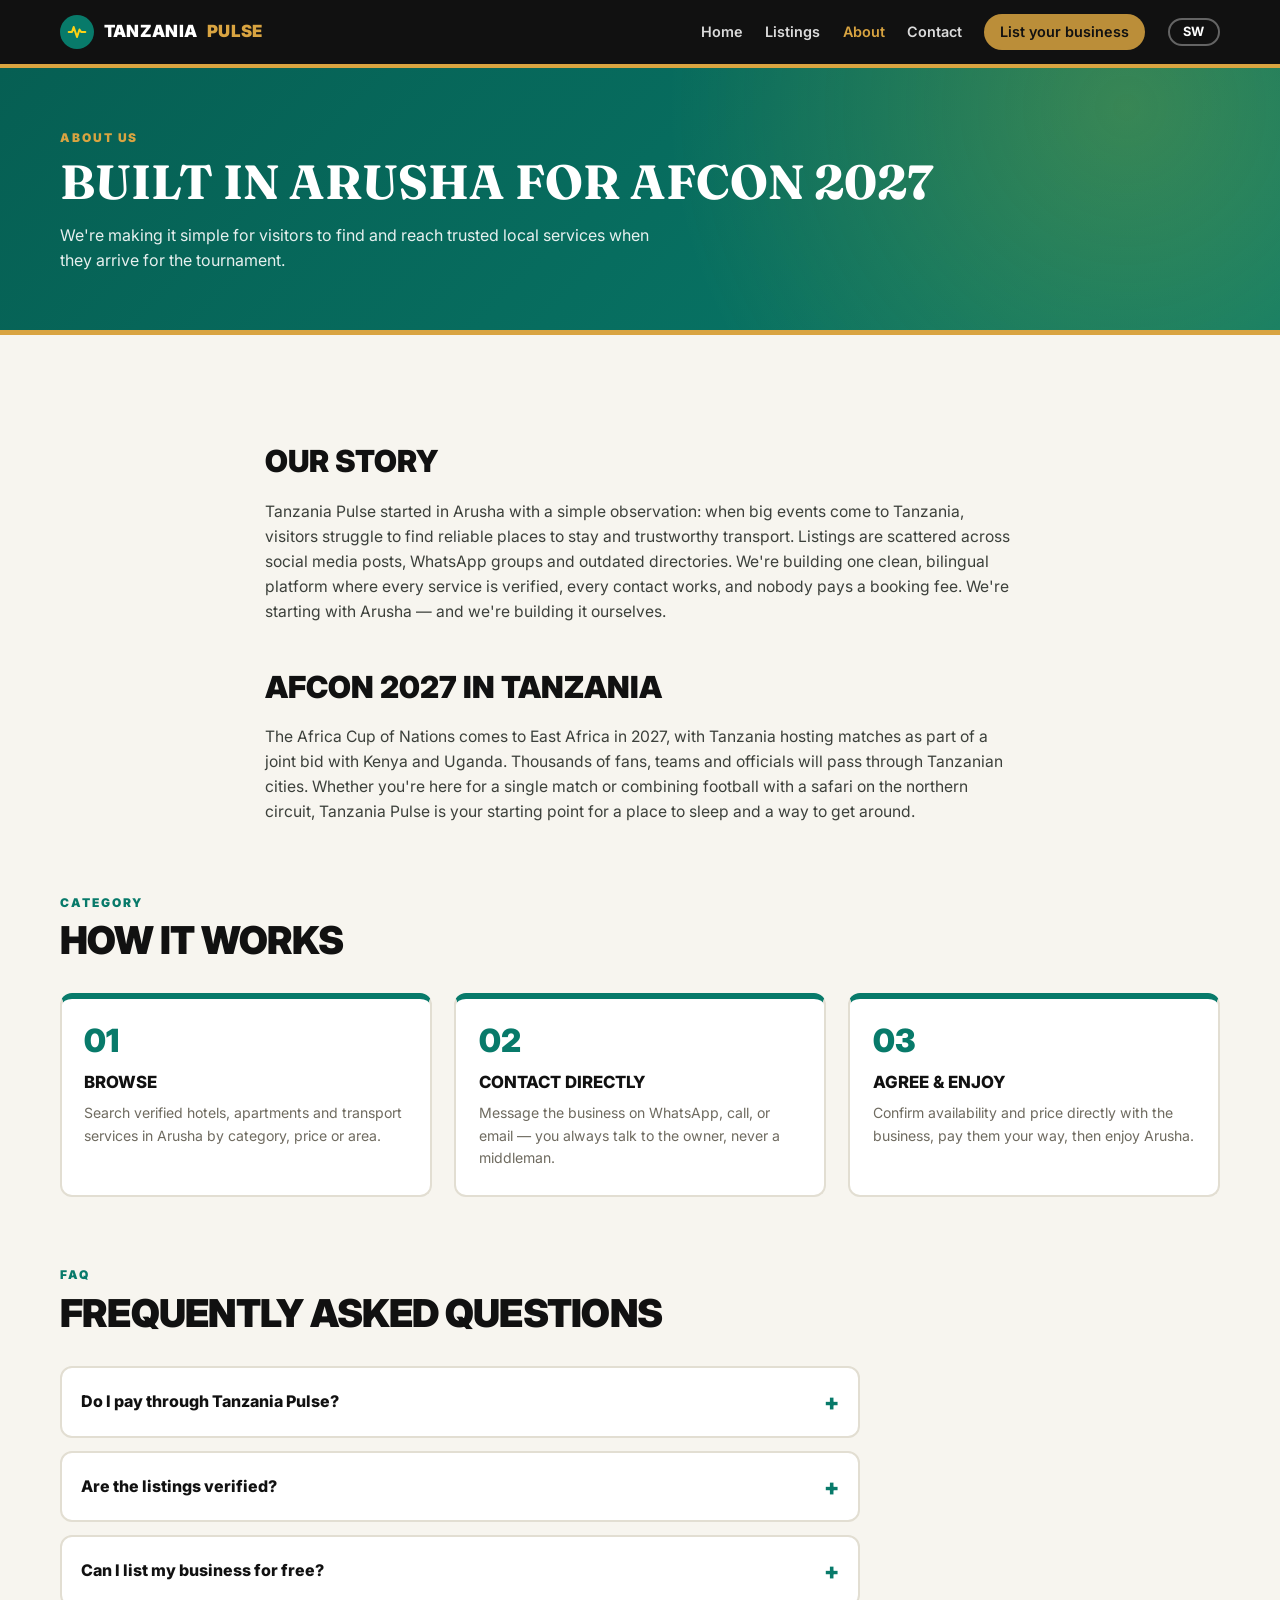
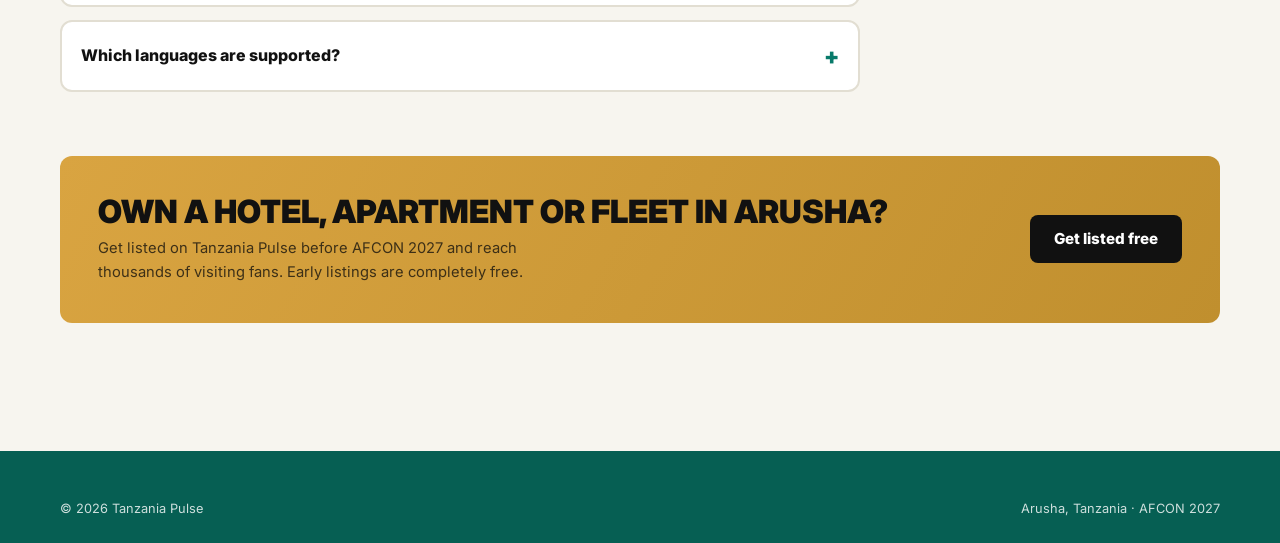
==== about.html @ 04e28b32 "Initial commit: Tanzania Pulse — AFCON 2027 visitor directory" ====
<!DOCTYPE html>
<html lang="en">
<head>
  <meta charset="UTF-8" />
  <meta name="viewport" content="width=device-width, initial-scale=1.0" />
  <title>About — Tanzania Pulse</title>
  <meta name="description" content="Tanzania Pulse is an Arusha-built platform connecting AFCON 2027 visitors with verified hotels, apartments and transport. Learn how it works." />
  <link rel="preconnect" href="https://fonts.googleapis.com" />
  <link rel="preconnect" href="https://fonts.gstatic.com" crossorigin />
  <link href="https://fonts.googleapis.com/css2?family=Fraunces:opsz,wght@9..144,600;9..144,700&family=Inter:wght@400;500;600;700;800;900&display=swap" rel="stylesheet" />
  <link rel="stylesheet" href="css/styles.css" />
</head>
<body>
  <header class="site-header">
    <div class="container header-inner">
      <a href="index.html" class="logo">
        <span class="logo-mark">
          <svg viewBox="0 0 24 24" aria-hidden="true"><path d="M2 12h4l2-6 4 12 3-9 2 3h5" fill="none" stroke="#FCD116" stroke-width="2.4" stroke-linecap="round" stroke-linejoin="round"/></svg>
        </span>
        Tanzania<span class="accent">Pulse</span>
      </a>
      <button class="nav-toggle" id="navToggle" aria-label="Menu" aria-expanded="false"><span></span><span></span><span></span></button>
      <nav class="main-nav" id="mainNav">
        <a href="index.html" data-i18n="nav_home">Home</a>
        <a href="listings.html" data-i18n="nav_listings">Listings</a>
        <a href="about.html" class="active" data-i18n="nav_about">About</a>
        <a href="contact.html" data-i18n="nav_contact">Contact</a>
        <a href="submit.html" class="nav-cta" data-i18n="nav_submit">List your business</a>
        <button class="lang-toggle" id="langToggle" type="button">SW</button>
      </nav>
    </div>
  </header>

  <main>
    <section class="page-hero green">
      <div class="container">
        <span class="eyebrow" data-i18n="about_eyebrow">About us</span>
        <h1 data-i18n="about_title">Built in Arusha for AFCON 2027</h1>
        <p data-i18n="about_lead">We're making it simple for visitors to find and reach trusted local services when they arrive for the tournament.</p>
      </div>
    </section>

    <section>
      <div class="container prose">
        <h2 data-i18n="about_story_h">Our story</h2>
        <p data-i18n="about_story_p">Tanzania Pulse started in Arusha with a simple observation…</p>

        <h2 data-i18n="about_afcon_h">AFCON 2027 in Tanzania</h2>
        <p data-i18n="about_afcon_p">The Africa Cup of Nations comes to East Africa…</p>
      </div>
    </section>

    <section style="padding-top:0">
      <div class="container">
        <div class="section-head">
          <div>
            <span class="eyebrow" data-i18n="catp_eyebrow">Category</span>
            <h2 data-i18n="how_title">How it works</h2>
          </div>
        </div>
        <div class="steps">
          <div class="step-card">
            <span class="num">01</span>
            <h3 data-i18n="how_1_t">Browse</h3>
            <p data-i18n="how_1_d">Search verified hotels, apartments and transport services in Arusha by category, price or area.</p>
          </div>
          <div class="step-card">
            <span class="num">02</span>
            <h3 data-i18n="how_2_t">Contact directly</h3>
            <p data-i18n="how_2_d">Message the business on WhatsApp, call, or email — you always talk to the owner, never a middleman.</p>
          </div>
          <div class="step-card">
            <span class="num">03</span>
            <h3 data-i18n="how_3_t">Agree & enjoy</h3>
            <p data-i18n="how_3_d">Confirm availability and price directly with the business, pay them your way, then enjoy Arusha.</p>
          </div>
        </div>
      </div>
    </section>

    <section style="padding-top:0">
      <div class="container">
        <div class="section-head">
          <div>
            <span class="eyebrow">FAQ</span>
            <h2 data-i18n="faq_title">Frequently asked questions</h2>
          </div>
        </div>
        <div class="faq">
          <details>
            <summary data-i18n="faq_1_q">Do I pay through Tanzania Pulse?</summary>
            <p data-i18n="faq_1_a">No. Tanzania Pulse is a directory…</p>
          </details>
          <details>
            <summary data-i18n="faq_2_q">Are the listings verified?</summary>
            <p data-i18n="faq_2_a">Yes. We check the location…</p>
          </details>
          <details>
            <summary data-i18n="faq_3_q">Can I list my business for free?</summary>
            <p data-i18n="faq_3_a">Yes. Listings are completely free…</p>
          </details>
          <details>
            <summary data-i18n="faq_4_q">Which languages are supported?</summary>
            <p data-i18n="faq_4_a">The whole platform works in English…</p>
          </details>
        </div>
      </div>
    </section>

    <section id="owners" style="padding-top:0">
      <div class="container">
        <div class="owner-cta">
          <div>
            <h2 data-i18n="owner_title">Own a hotel, apartment or fleet in Arusha?</h2>
            <p data-i18n="owner_desc">Get listed on Tanzania Pulse before AFCON 2027 and reach thousands of visiting fans. Early listings are completely free.</p>
          </div>
          <a class="btn btn-dark" href="submit.html" data-i18n="owner_btn">Get listed free</a>
        </div>
      </div>
    </section>
  </main>

  <footer class="site-footer">
    <div class="container">
      <div class="footer-bottom" style="margin-top:0;border-top:none;padding-top:0">
        <span>© 2026 Tanzania Pulse</span>
        <span>Arusha, Tanzania · AFCON 2027</span>
      </div>
    </div>
  </footer>

  <script src="js/listings.js"></script>
  <script src="js/i18n.js"></script>
  <script src="js/main.js"></script>
</body>
</html>
---- css/styles.css ----
:root {
  --green: #087a6a;
  --green-dark: #065f53;
  --yellow: #d9a441;
  --yellow-dark: #c08f2e;
  --black: #111111;
  --ink: #111111;
  --blue: #1b5e7a;
  --red: #c0392b;
  --success: #2e7d4f;
  --white: #ffffff;
  --grey: #efece3;
  --grey-line: #e2ded2;
  --muted: #6f6b60;
  --radius: 12px;
  --shadow: 0 10px 30px rgba(17, 17, 17, 0.12);
  --font: "Inter", "Segoe UI", system-ui, -apple-system, sans-serif;
  --font-serif: "Fraunces", Georgia, "Times New Roman", serif;
}

* {
  margin: 0;
  padding: 0;
  box-sizing: border-box;
}

html {
  scroll-behavior: smooth;
}

body {
  font-family: var(--font);
  background: #f7f5ef;
  color: var(--ink);
  line-height: 1.6;
  -webkit-font-smoothing: antialiased;
}

img {
  max-width: 100%;
  display: block;
}

a {
  color: inherit;
  text-decoration: none;
}

button,
input,
select {
  font-family: inherit;
}

.container {
  width: min(1160px, 92%);
  margin: 0 auto;
}

/* ---------- Header ---------- */
.site-header {
  position: sticky;
  top: 0;
  z-index: 50;
  background: var(--black);
  color: var(--white);
  border-bottom: 4px solid var(--yellow);
}

.header-inner {
  display: flex;
  align-items: center;
  justify-content: space-between;
  gap: 1rem;
  padding: 0.85rem 0;
}

.logo {
  display: flex;
  align-items: center;
  gap: 0.6rem;
  font-weight: 900;
  letter-spacing: 0.02em;
  text-transform: uppercase;
  font-size: 1.05rem;
}

.logo-mark {
  width: 34px;
  height: 34px;
  border-radius: 50%;
  background: var(--green);
  display: grid;
  place-items: center;
  flex-shrink: 0;
}

.logo-mark svg {
  width: 20px;
  height: 20px;
}

.logo .accent {
  color: var(--yellow);
}

.main-nav {
  display: flex;
  align-items: center;
  gap: 1.4rem;
}

.main-nav a {
  font-size: 0.9rem;
  font-weight: 600;
  opacity: 0.85;
  transition: opacity 0.2s, color 0.2s;
}

.main-nav a:hover {
  opacity: 1;
  color: var(--yellow);
}

.lang-toggle {
  background: transparent;
  border: 2px solid rgba(255, 255, 255, 0.35);
  color: var(--white);
  border-radius: 999px;
  padding: 0.3rem 0.85rem;
  font-weight: 700;
  font-size: 0.8rem;
  cursor: pointer;
  transition: all 0.2s;
}

.lang-toggle:hover {
  border-color: var(--yellow);
  color: var(--yellow);
}

/* ---------- Hero ---------- */
.hero {
  background:
    radial-gradient(circle at 85% 20%, rgba(252, 209, 22, 0.22), transparent 45%),
    linear-gradient(135deg, var(--green-dark) 0%, var(--green) 55%, var(--blue) 130%);
  color: var(--white);
  position: relative;
  overflow: hidden;
  padding: 5rem 0 8.5rem;
}

.hero::after {
  content: "";
  position: absolute;
  inset: auto 0 -1px 0;
  height: 70px;
  background: var(--white);
  clip-path: polygon(0 55%, 100% 0, 100% 100%, 0 100%);
}

.hero-badge {
  display: inline-flex;
  align-items: center;
  gap: 0.5rem;
  background: rgba(11, 11, 11, 0.35);
  border: 1px solid rgba(252, 209, 22, 0.6);
  color: var(--yellow);
  font-size: 0.75rem;
  font-weight: 800;
  letter-spacing: 0.14em;
  text-transform: uppercase;
  padding: 0.4rem 0.9rem;
  border-radius: 999px;
  margin-bottom: 1.4rem;
}

.hero h1 {
  font-family: var(--font-serif);
  font-size: clamp(2.4rem, 6vw, 4.2rem);
  line-height: 1.05;
  font-weight: 700;
  text-transform: uppercase;
  letter-spacing: -0.02em;
  max-width: 15ch;
}

.hero h1 .pop {
  color: var(--yellow);
}

.hero p.lead {
  margin-top: 1.1rem;
  font-size: clamp(1rem, 2vw, 1.15rem);
  max-width: 52ch;
  opacity: 0.94;
}

.pulse-line {
  margin-top: 2rem;
  width: min(420px, 70%);
  height: 46px;
  overflow: visible;
}

.pulse-line path {
  fill: none;
  stroke: var(--yellow);
  stroke-width: 3;
  stroke-linecap: round;
  stroke-dasharray: 900;
  stroke-dashoffset: 900;
  animation: draw 2.4s ease forwards;
}

@keyframes draw {
  to {
    stroke-dashoffset: 0;
  }
}

.hero-stats {
  display: flex;
  gap: 2.5rem;
  margin-top: 2.4rem;
  flex-wrap: wrap;
}

.stat strong {
  display: block;
  font-size: 1.9rem;
  font-weight: 900;
  color: var(--yellow);
  line-height: 1;
}

.stat span {
  font-size: 0.82rem;
  text-transform: uppercase;
  letter-spacing: 0.08em;
  opacity: 0.9;
}

/* ---------- Search bar ---------- */
.search-wrap {
  margin-top: -3.4rem;
  position: relative;
  z-index: 10;
}

.search-bar {
  background: var(--white);
  border-radius: var(--radius);
  box-shadow: var(--shadow);
  padding: 0.9rem;
  display: grid;
  grid-template-columns: 1fr auto auto;
  gap: 0.7rem;
  border-top: 5px solid var(--yellow);
}

.search-bar input,
.search-bar select {
  border: 2px solid var(--grey-line);
  border-radius: 10px;
  padding: 0.75rem 1rem;
  font-size: 0.95rem;
  outline: none;
  background: var(--white);
  transition: border-color 0.2s;
}

.search-bar input:focus,
.search-bar select:focus {
  border-color: var(--green);
}

.btn {
  display: inline-flex;
  align-items: center;
  justify-content: center;
  gap: 0.5rem;
  border: none;
  cursor: pointer;
  font-weight: 800;
  border-radius: 8px;
  padding: 0.75rem 1.5rem;
  font-size: 0.95rem;
  transition: transform 0.15s, background 0.2s, box-shadow 0.2s;
}

.btn:active {
  transform: scale(0.98);
}

.btn-yellow {
  background: var(--yellow);
  color: var(--black);
}

.btn-yellow:hover {
  background: var(--yellow-dark);
}

.btn-green {
  background: var(--green);
  color: var(--white);
}

.btn-green:hover {
  background: var(--green-dark);
}

.btn-dark {
  background: var(--black);
  color: var(--white);
}

.btn-dark:hover {
  background: #262626;
}

.btn-outline {
  background: transparent;
  border: 2px solid var(--black);
  color: var(--black);
}

.btn-outline:hover {
  background: var(--black);
  color: var(--white);
}

/* ---------- Sections ---------- */
section {
  padding: 4rem 0;
}

.section-head {
  display: flex;
  align-items: flex-end;
  justify-content: space-between;
  gap: 1rem;
  margin-bottom: 2rem;
  flex-wrap: wrap;
}

.eyebrow {
  font-size: 0.75rem;
  font-weight: 900;
  letter-spacing: 0.16em;
  text-transform: uppercase;
  color: var(--green);
}

.section-head h2 {
  font-size: clamp(1.7rem, 4vw, 2.4rem);
  font-weight: 900;
  text-transform: uppercase;
  letter-spacing: -0.02em;
  line-height: 1.1;
  margin-top: 0.3rem;
}

/* ---------- Category cards ---------- */
.categories {
  display: grid;
  grid-template-columns: repeat(auto-fit, minmax(240px, 1fr));
  gap: 1.2rem;
}

.cat-card {
  border: 2px solid var(--grey-line);
  border-radius: var(--radius);
  padding: 1.6rem 1.4rem;
  cursor: pointer;
  background: var(--white);
  transition: all 0.2s;
  text-align: left;
  position: relative;
  overflow: hidden;
}

.cat-card::before {
  content: "";
  position: absolute;
  left: 0;
  top: 0;
  bottom: 0;
  width: 6px;
  background: var(--cat-color, var(--green));
}

.cat-card:hover,
.cat-card.active {
  border-color: var(--cat-color, var(--green));
  box-shadow: var(--shadow);
  transform: translateY(-3px);
}

.cat-card .icon {
  width: 46px;
  height: 46px;
  border-radius: 12px;
  display: grid;
  place-items: center;
  background: color-mix(in srgb, var(--cat-color, var(--green)) 14%, white);
  font-size: 1.3rem;
  margin-bottom: 0.9rem;
}

.cat-card h3 {
  font-size: 1.1rem;
  font-weight: 800;
  text-transform: uppercase;
}

.cat-card p {
  font-size: 0.87rem;
  color: var(--muted);
  margin-top: 0.3rem;
}

/* ---------- Filters ---------- */
.filter-chips {
  display: flex;
  gap: 0.6rem;
  flex-wrap: wrap;
}

.chip {
  border: 2px solid var(--grey-line);
  background: var(--white);
  border-radius: 999px;
  padding: 0.45rem 1.1rem;
  font-size: 0.85rem;
  font-weight: 700;
  cursor: pointer;
  transition: all 0.2s;
}

.chip:hover {
  border-color: var(--green);
}

.chip.active {
  background: var(--black);
  border-color: var(--black);
  color: var(--yellow);
}

/* ---------- Listing grid ---------- */
.listings-grid {
  display: grid;
  grid-template-columns: repeat(auto-fill, minmax(280px, 1fr));
  gap: 1.4rem;
  margin-top: 1.8rem;
}

.card {
  background: var(--white);
  border: 2px solid var(--grey-line);
  border-radius: var(--radius);
  overflow: hidden;
  display: flex;
  flex-direction: column;
  transition: all 0.2s;
}

.card:hover {
  transform: translateY(-4px);
  box-shadow: var(--shadow);
  border-color: var(--green);
}

.card-media {
  height: 150px;
  position: relative;
  display: grid;
  place-items: center;
  background: linear-gradient(135deg, var(--card-color), color-mix(in srgb, var(--card-color) 55%, black));
  color: var(--white);
  font-size: 2.6rem;
  font-weight: 900;
  letter-spacing: -0.03em;
}

.card-media .cat-tag {
  position: absolute;
  top: 0.8rem;
  left: 0.8rem;
  background: var(--black);
  color: var(--yellow);
  font-size: 0.68rem;
  font-weight: 800;
  text-transform: uppercase;
  letter-spacing: 0.1em;
  padding: 0.25rem 0.7rem;
  border-radius: 999px;
}

.card-media .rating {
  position: absolute;
  top: 0.8rem;
  right: 0.8rem;
  background: var(--white);
  color: var(--black);
  font-size: 0.75rem;
  font-weight: 800;
  padding: 0.25rem 0.6rem;
  border-radius: 999px;
}

.card-body {
  padding: 1.1rem 1.2rem 1.3rem;
  display: flex;
  flex-direction: column;
  flex: 1;
}

.card-body h3 {
  font-size: 1.05rem;
  font-weight: 800;
  line-height: 1.25;
}

.card-loc {
  font-size: 0.8rem;
  color: var(--muted);
  margin-top: 0.2rem;
}

.card-sum {
  font-size: 0.87rem;
  color: var(--muted);
  margin-top: 0.6rem;
  flex: 1;
}

.card-foot {
  display: flex;
  align-items: center;
  justify-content: space-between;
  margin-top: 1rem;
  gap: 0.6rem;
}

.price {
  font-weight: 900;
  font-size: 1.15rem;
}

.price small {
  font-weight: 600;
  font-size: 0.72rem;
  color: var(--muted);
}

.empty-state {
  grid-column: 1 / -1;
  text-align: center;
  padding: 3rem 1rem;
  border: 2px dashed var(--grey-line);
  border-radius: var(--radius);
  color: var(--muted);
}

/* ---------- Why us ---------- */
.why {
  background: var(--black);
  color: var(--white);
}

.why .eyebrow {
  color: var(--yellow);
}

.why-grid {
  display: grid;
  grid-template-columns: repeat(auto-fit, minmax(240px, 1fr));
  gap: 1.4rem;
  margin-top: 2rem;
}

.why-card {
  background: rgba(255, 255, 255, 0.05);
  border: 1px solid rgba(255, 255, 255, 0.12);
  border-radius: var(--radius);
  padding: 1.6rem 1.4rem;
}

.why-card .num {
  font-size: 2rem;
  font-weight: 900;
  color: var(--yellow);
  line-height: 1;
}

.why-card h3 {
  margin-top: 0.7rem;
  font-size: 1.05rem;
  text-transform: uppercase;
  font-weight: 800;
}

.why-card p {
  margin-top: 0.5rem;
  font-size: 0.88rem;
  opacity: 0.8;
}

/* ---------- Owner CTA ---------- */
.owner-cta {
  background: linear-gradient(120deg, var(--yellow) 0%, var(--yellow-dark) 100%);
  border-radius: var(--radius);
  padding: 2.4rem;
  display: flex;
  align-items: center;
  justify-content: space-between;
  gap: 1.5rem;
  flex-wrap: wrap;
}

.owner-cta h2 {
  font-size: clamp(1.4rem, 3vw, 2rem);
  font-weight: 900;
  text-transform: uppercase;
  color: var(--black);
  line-height: 1.15;
}

.owner-cta p {
  color: rgba(11, 11, 11, 0.75);
  font-size: 0.92rem;
  margin-top: 0.4rem;
  max-width: 55ch;
}

/* ---------- Footer ---------- */
.site-footer {
  background: var(--green-dark);
  color: var(--white);
  padding: 3rem 0 1.5rem;
  margin-top: 4rem;
}

.footer-grid {
  display: grid;
  grid-template-columns: repeat(auto-fit, minmax(220px, 1fr));
  gap: 2rem;
}

.footer-grid h4 {
  font-size: 0.8rem;
  text-transform: uppercase;
  letter-spacing: 0.12em;
  color: var(--yellow);
  margin-bottom: 0.8rem;
}

.footer-grid p,
.footer-grid a {
  font-size: 0.88rem;
  opacity: 0.85;
  display: block;
  margin-bottom: 0.4rem;
}

.footer-grid a:hover {
  opacity: 1;
  color: var(--yellow);
}

.footer-bottom {
  margin-top: 2.5rem;
  padding-top: 1.2rem;
  border-top: 1px solid rgba(255, 255, 255, 0.2);
  display: flex;
  justify-content: space-between;
  gap: 1rem;
  flex-wrap: wrap;
  font-size: 0.8rem;
  opacity: 0.8;
}

/* ---------- Detail page ---------- */
.detail-hero {
  background: var(--black);
  color: var(--white);
  padding: 3rem 0;
}

.back-link {
  display: inline-flex;
  align-items: center;
  gap: 0.4rem;
  font-size: 0.85rem;
  font-weight: 700;
  color: var(--yellow);
  margin-bottom: 1.4rem;
}

.breadcrumb {
  font-size: 0.78rem;
  text-transform: uppercase;
  letter-spacing: 0.1em;
  color: rgba(255, 255, 255, 0.6);
}

.detail-hero h1 {
  font-size: clamp(1.9rem, 5vw, 3rem);
  font-weight: 900;
  text-transform: uppercase;
  line-height: 1.1;
  margin-top: 0.5rem;
}

.detail-meta {
  display: flex;
  gap: 1.2rem;
  flex-wrap: wrap;
  margin-top: 0.9rem;
  font-size: 0.88rem;
  color: rgba(255, 255, 255, 0.8);
}

.detail-banner {
  height: 220px;
  border-radius: var(--radius);
  margin-top: -3.5rem;
  position: relative;
  display: grid;
  place-items: center;
  color: var(--white);
  font-size: 4.5rem;
  font-weight: 900;
  background: linear-gradient(135deg, var(--card-color), color-mix(in srgb, var(--card-color) 55%, black));
  box-shadow: var(--shadow);
}

.detail-layout {
  display: grid;
  grid-template-columns: 1fr 340px;
  gap: 2rem;
  margin-top: 2.4rem;
  align-items: start;
}

.detail-main h2 {
  font-size: 1.25rem;
  text-transform: uppercase;
  font-weight: 900;
  margin-bottom: 0.7rem;
}

.detail-main p {
  color: #3c403b;
  font-size: 0.97rem;
}

.amenity-list {
  display: flex;
  flex-wrap: wrap;
  gap: 0.6rem;
  margin-top: 1rem;
  list-style: none;
}

.amenity-list li {
  border: 2px solid var(--grey-line);
  border-radius: 999px;
  padding: 0.35rem 0.95rem;
  font-size: 0.82rem;
  font-weight: 700;
  background: var(--grey);
}

.book-box {
  background: var(--white);
  border: 2px solid var(--black);
  border-radius: var(--radius);
  padding: 1.5rem;
  position: sticky;
  top: 90px;
}

.book-box .price {
  font-size: 1.7rem;
}

.book-box .btn {
  width: 100%;
  margin-top: 0.7rem;
}

.book-note {
  font-size: 0.78rem;
  color: var(--muted);
  margin-top: 0.9rem;
  text-align: center;
}

.owner-line {
  margin-top: 1.2rem;
  padding-top: 1rem;
  border-top: 1px solid var(--grey-line);
  font-size: 0.83rem;
  color: var(--muted);
}

.not-found {
  text-align: center;
  padding: 6rem 1rem;
}

/* ---------- Inner page hero ---------- */
.page-hero {
  background:
    radial-gradient(circle at 88% 15%, rgba(252, 209, 22, 0.18), transparent 40%),
    var(--black);
  color: var(--white);
  padding: 3.5rem 0;
  border-bottom: 5px solid var(--yellow);
}

.page-hero.green {
  background:
    radial-gradient(circle at 88% 15%, rgba(252, 209, 22, 0.2), transparent 40%),
    linear-gradient(135deg, var(--green-dark), var(--green));
}

.page-hero .eyebrow {
  color: var(--yellow);
}

.page-hero h1 {
  font-family: var(--font-serif);
  font-size: clamp(1.9rem, 5vw, 3rem);
  font-weight: 700;
  text-transform: uppercase;
  line-height: 1.1;
  margin-top: 0.4rem;
}

.page-hero p {
  margin-top: 0.9rem;
  max-width: 62ch;
  opacity: 0.9;
  font-size: 1rem;
}

.result-count {
  font-size: 0.85rem;
  font-weight: 700;
  color: var(--muted);
}

/* ---------- Nav ---------- */
.main-nav a.active {
  color: var(--yellow);
  opacity: 1;
}

.nav-cta {
  background: var(--yellow);
  color: var(--black) !important;
  padding: 0.42rem 1rem;
  border-radius: 999px;
  font-weight: 800;
}

.nav-cta:hover {
  background: var(--yellow-dark);
}

.nav-toggle {
  display: none;
  flex-direction: column;
  gap: 5px;
  background: none;
  border: none;
  cursor: pointer;
  padding: 0.4rem;
}

.nav-toggle span {
  width: 24px;
  height: 3px;
  background: var(--yellow);
  border-radius: 2px;
  transition: transform 0.2s, opacity 0.2s;
}

/* ---------- Steps ---------- */
.steps {
  display: grid;
  grid-template-columns: repeat(auto-fit, minmax(240px, 1fr));
  gap: 1.4rem;
  margin-top: 2rem;
}

.step-card {
  border: 2px solid var(--grey-line);
  border-top: 6px solid var(--green);
  border-radius: var(--radius);
  padding: 1.6rem 1.4rem;
  background: var(--white);
}

.step-card .num {
  font-size: 2rem;
  font-weight: 900;
  color: var(--green);
  line-height: 1;
}

.step-card h3 {
  margin-top: 0.6rem;
  text-transform: uppercase;
  font-weight: 800;
  font-size: 1.05rem;
}

.step-card p {
  margin-top: 0.4rem;
  font-size: 0.88rem;
  color: var(--muted);
}

/* ---------- Prose ---------- */
.prose {
  max-width: 75ch;
}

.prose h2 {
  font-size: clamp(1.4rem, 3vw, 1.9rem);
  font-weight: 900;
  text-transform: uppercase;
  margin-top: 2.4rem;
}

.prose p {
  margin-top: 0.8rem;
  color: #3c403b;
  font-size: 0.98rem;
}

/* ---------- FAQ ---------- */
.faq {
  margin-top: 1.5rem;
  display: grid;
  gap: 0.8rem;
  max-width: 800px;
}

.faq details {
  border: 2px solid var(--grey-line);
  border-radius: 12px;
  padding: 1rem 1.2rem;
  background: var(--white);
  transition: border-color 0.2s;
}

.faq details[open] {
  border-color: var(--green);
}

.faq summary {
  font-weight: 800;
  cursor: pointer;
  list-style: none;
  display: flex;
  justify-content: space-between;
  align-items: center;
  gap: 1rem;
}

.faq summary::-webkit-details-marker {
  display: none;
}

.faq summary::after {
  content: "+";
  font-size: 1.4rem;
  color: var(--green);
  font-weight: 900;
}

.faq details[open] summary::after {
  content: "–";
}

.faq p {
  margin-top: 0.7rem;
  font-size: 0.9rem;
  color: var(--muted);
}

/* ---------- Forms ---------- */
.form-card {
  background: var(--white);
  border: 2px solid var(--grey-line);
  border-top: 6px solid var(--yellow);
  border-radius: var(--radius);
  padding: 2rem;
  box-shadow: var(--shadow);
}

.form-row {
  margin-bottom: 1.1rem;
}

.form-grid {
  display: grid;
  grid-template-columns: 1fr 1fr;
  gap: 1.1rem;
}

.form-card label {
  display: block;
  font-size: 0.82rem;
  font-weight: 800;
  text-transform: uppercase;
  letter-spacing: 0.05em;
  margin-bottom: 0.4rem;
}

.form-card input,
.form-card select,
.form-card textarea {
  width: 100%;
  border: 2px solid var(--grey-line);
  border-radius: 10px;
  padding: 0.7rem 0.95rem;
  font-size: 0.95rem;
  outline: none;
  background: var(--white);
  transition: border-color 0.2s;
}

.form-card input:focus,
.form-card select:focus,
.form-card textarea:focus {
  border-color: var(--green);
}

.form-card textarea {
  min-height: 130px;
  resize: vertical;
}

.check-grid {
  display: grid;
  grid-template-columns: repeat(auto-fill, minmax(160px, 1fr));
  gap: 0.55rem;
}

.check-grid label {
  display: flex;
  align-items: center;
  gap: 0.5rem;
  text-transform: none;
  letter-spacing: 0;
  font-weight: 600;
  font-size: 0.88rem;
  margin: 0;
  border: 2px solid var(--grey-line);
  border-radius: 10px;
  padding: 0.55rem 0.8rem;
  cursor: pointer;
  transition: border-color 0.2s, background 0.2s;
}

.check-grid label:has(input:checked) {
  border-color: var(--green);
  background: color-mix(in srgb, var(--green) 8%, white);
}

.check-grid input {
  width: auto;
  accent-color: var(--green);
}

.form-msg {
  margin-top: 1rem;
  font-size: 0.88rem;
  font-weight: 700;
  display: none;
}

.form-msg.ok,
.form-msg.err {
  display: block;
}

.form-msg.ok {
  color: var(--green-dark);
  background: color-mix(in srgb, var(--green) 10%, white);
  border: 1px solid var(--green);
  border-radius: 10px;
  padding: 0.8rem 1rem;
}

.form-msg.err {
  color: var(--red);
}

/* ---------- Contact cards ---------- */
.contact-grid {
  display: grid;
  grid-template-columns: repeat(auto-fit, minmax(230px, 1fr));
  gap: 1.2rem;
  margin-top: 2rem;
}

.contact-card {
  border: 2px solid var(--grey-line);
  border-radius: var(--radius);
  padding: 1.5rem 1.4rem;
  background: var(--white);
  transition: all 0.2s;
}

.contact-card:hover {
  border-color: var(--green);
  box-shadow: var(--shadow);
  transform: translateY(-3px);
}

.contact-card .icon {
  font-size: 1.6rem;
}

.contact-card h3 {
  margin-top: 0.6rem;
  font-size: 1rem;
  text-transform: uppercase;
  font-weight: 800;
}

.contact-card p {
  font-size: 0.85rem;
  color: var(--muted);
  margin-top: 0.3rem;
}

.contact-card a.value {
  display: inline-block;
  margin-top: 0.6rem;
  font-weight: 800;
  color: var(--green-dark);
  font-size: 0.9rem;
  word-break: break-all;
}

.two-col {
  display: grid;
  grid-template-columns: 1fr 1.2fr;
  gap: 2.5rem;
  align-items: start;
}

/* ---------- Responsive ---------- */
@media (max-width: 860px) {
  .detail-layout,
  .two-col {
    grid-template-columns: 1fr;
  }
  .book-box {
    position: static;
  }
}

@media (max-width: 720px) {
  .nav-toggle {
    display: flex;
  }
  .main-nav {
    display: none;
    position: absolute;
    top: 100%;
    left: 0;
    right: 0;
    background: var(--black);
    border-bottom: 4px solid var(--yellow);
    flex-direction: column;
    align-items: flex-start;
    padding: 1rem 4%;
    gap: 1rem;
  }
  .main-nav.open {
    display: flex;
  }
  .search-bar {
    grid-template-columns: 1fr;
  }
  .form-grid {
    grid-template-columns: 1fr;
  }
  .hero {
    padding: 3.5rem 0 7rem;
  }
  .owner-cta {
    padding: 1.8rem;
  }
}
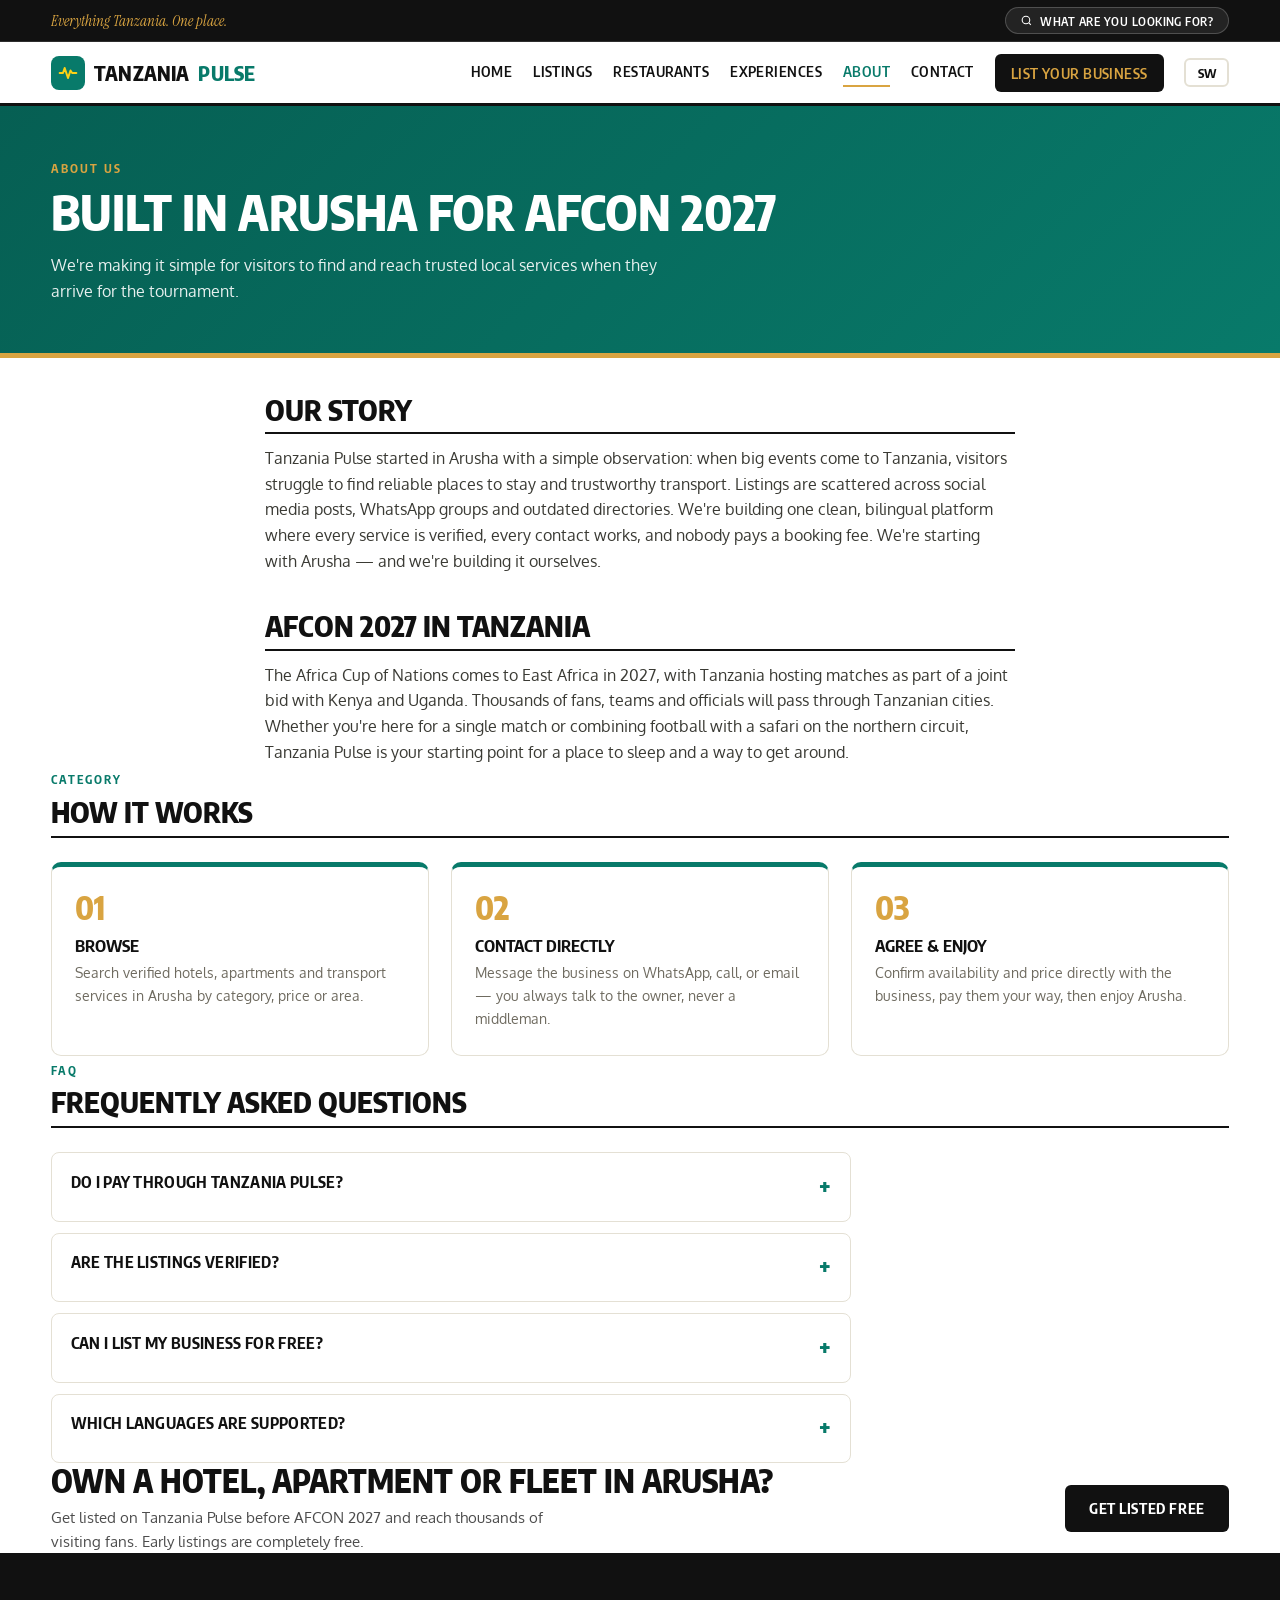
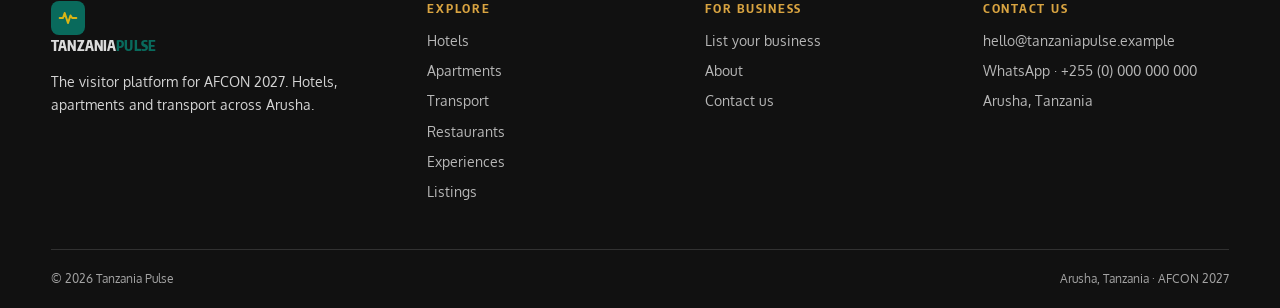
==== commit 5bfd0712: "Redesign: editorial homepage, cover-art system, shared topbar/header/footer" ====
--- a/about.html
+++ b/about.html
@@ -7,10 +7,20 @@
   <meta name="description" content="Tanzania Pulse is an Arusha-built platform connecting AFCON 2027 visitors with verified hotels, apartments and transport. Learn how it works." />
   <link rel="preconnect" href="https://fonts.googleapis.com" />
   <link rel="preconnect" href="https://fonts.gstatic.com" crossorigin />
-  <link href="https://fonts.googleapis.com/css2?family=Fraunces:opsz,wght@9..144,600;9..144,700&family=Inter:wght@400;500;600;700;800;900&display=swap" rel="stylesheet" />
+  <link href="https://fonts.googleapis.com/css2?family=Encode+Sans+Condensed:wght@400;500;600;700;800&family=Instrument+Serif:ital@0;1&family=Oxygen:wght@400;700&display=swap" rel="stylesheet" />
   <link rel="stylesheet" href="css/styles.css" />
 </head>
 <body>
+  <div class="topbar">
+    <div class="container topbar__inner">
+      <span class="topbar__tag" data-i18n="top_tagline">Everything Tanzania. One place.</span>
+      <button class="topbar__find" id="topFind" type="button">
+        <svg viewBox="0 0 24 24" aria-hidden="true"><circle cx="11" cy="11" r="7"/><path d="m20 20-3.5-3.5"/></svg>
+        <span data-i18n="top_find">What are you looking for?</span>
+      </button>
+    </div>
+  </div>
+
   <header class="site-header">
     <div class="container header-inner">
       <a href="index.html" class="logo">
@@ -23,6 +33,8 @@
       <nav class="main-nav" id="mainNav">
         <a href="index.html" data-i18n="nav_home">Home</a>
         <a href="listings.html" data-i18n="nav_listings">Listings</a>
+        <a href="eat.html" data-i18n="cat_restaurant">Restaurants</a>
+        <a href="experiences.html" data-i18n="cat_experience">Experiences</a>
         <a href="about.html" class="active" data-i18n="nav_about">About</a>
         <a href="contact.html" data-i18n="nav_contact">Contact</a>
         <a href="submit.html" class="nav-cta" data-i18n="nav_submit">List your business</a>
@@ -122,7 +134,39 @@
 
   <footer class="site-footer">
     <div class="container">
-      <div class="footer-bottom" style="margin-top:0;border-top:none;padding-top:0">
+      <div class="footer-grid">
+        <div>
+          <a href="index.html" class="logo">
+            <span class="logo-mark">
+              <svg viewBox="0 0 24 24" aria-hidden="true"><path d="M2 12h4l2-6 4 12 3-9 2 3h5" fill="none" stroke="#FCD116" stroke-width="2.4" stroke-linecap="round" stroke-linejoin="round"/></svg>
+            </span>
+            Tanzania<span class="accent">Pulse</span>
+          </a>
+          <p data-i18n="footer_tag">The visitor platform for AFCON 2027. Hotels, apartments and transport across Arusha.</p>
+        </div>
+        <div>
+          <h4 data-i18n="footer_explore">Explore</h4>
+          <a href="hotels.html" data-i18n="cat_hotel">Hotels</a>
+          <a href="apartments.html" data-i18n="cat_apartment">Apartments</a>
+          <a href="transport.html" data-i18n="cat_transport">Transport</a>
+          <a href="eat.html" data-i18n="cat_restaurant">Restaurants</a>
+          <a href="experiences.html" data-i18n="cat_experience">Experiences</a>
+          <a href="listings.html" data-i18n="nav_listings">Listings</a>
+        </div>
+        <div>
+          <h4 data-i18n="footer_business">For business</h4>
+          <a href="submit.html" data-i18n="nav_submit">List your business</a>
+          <a href="about.html" data-i18n="nav_about">About</a>
+          <a href="contact.html" data-i18n="footer_contact">Contact us</a>
+        </div>
+        <div>
+          <h4 data-i18n="footer_contact">Contact us</h4>
+          <a href="mailto:hello@tanzaniapulse.example">hello@tanzaniapulse.example</a>
+          <a href="contact.html">WhatsApp · +255 (0) 000 000 000</a>
+          <a href="contact.html">Arusha, Tanzania</a>
+        </div>
+      </div>
+      <div class="footer-bottom">
         <span>© 2026 Tanzania Pulse</span>
         <span>Arusha, Tanzania · AFCON 2027</span>
       </div>
--- a/css/styles.css
+++ b/css/styles.css
@@ -1,877 +1,220 @@
+/* ============================================================
+   TANZANIA PULSE — editorial design system
+   Inspired by the Safari Snapshot layout language:
+   condensed display type, sand sections, art covers, dense rows
+   ============================================================ */
+
 :root {
+  --sand: #f7f5ef;
+  --white: #ffffff;
   --green: #087a6a;
   --green-dark: #065f53;
-  --yellow: #d9a441;
-  --yellow-dark: #c08f2e;
-  --black: #111111;
+  --gold: #d9a441;
+  --gold-dark: #c08f2e;
+  --charcoal: #111111;
   --ink: #111111;
   --blue: #1b5e7a;
   --red: #c0392b;
   --success: #2e7d4f;
-  --white: #ffffff;
-  --grey: #efece3;
-  --grey-line: #e2ded2;
   --muted: #6f6b60;
-  --radius: 12px;
-  --shadow: 0 10px 30px rgba(17, 17, 17, 0.12);
-  --font: "Inter", "Segoe UI", system-ui, -apple-system, sans-serif;
-  --font-serif: "Fraunces", Georgia, "Times New Roman", serif;
-}
-
-* {
-  margin: 0;
-  padding: 0;
-  box-sizing: border-box;
-}
-
-html {
-  scroll-behavior: smooth;
-}
+  --line: #e4e0d4;
+  --shadow: 0 8px 24px rgba(17, 17, 17, 0.1);
+  --radius: 10px;
+  --display: "Encode Sans Condensed", "Arial Narrow", sans-serif;
+  --body: "Oxygen", "Segoe UI", system-ui, sans-serif;
+  --serif: "Instrument Serif", Georgia, serif;
+}
+
+* { margin: 0; padding: 0; box-sizing: border-box; }
+
+html { scroll-behavior: smooth; }
 
 body {
-  font-family: var(--font);
-  background: #f7f5ef;
+  font-family: var(--body);
+  background: var(--white);
   color: var(--ink);
-  line-height: 1.6;
+  line-height: 1.65;
+  font-size: 16px;
   -webkit-font-smoothing: antialiased;
 }
 
-img {
-  max-width: 100%;
+img { max-width: 100%; display: block; }
+a { color: inherit; text-decoration: none; }
+button, input, select, textarea { font-family: inherit; }
+
+.container, .wrap { width: min(1180px, 92%); margin: 0 auto; }
+
+::selection { background: var(--gold); color: var(--charcoal); }
+
+h1, h2, h3, h4 { font-family: var(--display); font-weight: 700; line-height: 1.15; }
+
+.serif-it { font-family: var(--serif); font-style: italic; font-weight: 400; text-transform: none; }
+
+/* ---------- Cover art (SVG topo placeholders) ---------- */
+.cover-art {
+  position: relative;
   display: block;
-}
-
-a {
-  color: inherit;
-  text-decoration: none;
-}
-
-button,
-input,
-select {
-  font-family: inherit;
-}
-
-.container {
-  width: min(1160px, 92%);
-  margin: 0 auto;
-}
+  overflow: hidden;
+  background-color: var(--cat, var(--green));
+  background-image: url("data:image/svg+xml,%3Csvg xmlns='http://www.w3.org/2000/svg' width='420' height='240' viewBox='0 0 420 240'%3E%3Cg fill='none' stroke='rgba(255,255,255,0.16)' stroke-width='2.5'%3E%3Cpath d='M-20 40 C 90 8 170 92 250 44 S 390 16 450 52'/%3E%3Cpath d='M-20 72 C 90 40 170 124 250 76 S 390 48 450 84'/%3E%3Cpath d='M-20 104 C 90 72 170 156 250 108 S 390 80 450 116'/%3E%3Cpath d='M-20 136 C 90 104 170 188 250 140 S 390 112 450 148'/%3E%3Cpath d='M-20 168 C 90 136 170 220 250 172 S 390 144 450 180'/%3E%3Cpath d='M-20 200 C 90 168 170 252 250 204 S 390 176 450 212'/%3E%3Cpath d='M-20 232 C 90 200 170 284 250 236 S 390 208 450 244'/%3E%3C/g%3E%3C/svg%3E");
+  background-size: cover;
+  background-position: center;
+}
+
+.cover-art::after {
+  content: attr(data-mark);
+  position: absolute;
+  left: 4%;
+  bottom: -4%;
+  font-family: var(--display);
+  font-weight: 800;
+  font-size: clamp(3.4rem, 9vw, 6.5rem);
+  line-height: 1;
+  letter-spacing: -0.04em;
+  text-transform: uppercase;
+  color: rgba(255, 255, 255, 0.22);
+  pointer-events: none;
+}
+
+.cover--hotel { --cat: #087a6a; }
+.cover--apartment { --cat: #1b5e7a; }
+.cover--transport { --cat: #d9a441; }
+.cover--restaurant { --cat: #c0392b; }
+.cover--experience { --cat: #111111; }
+
+/* ---------- Topbar ---------- */
+.topbar {
+  background: var(--charcoal);
+  color: rgba(255, 255, 255, 0.85);
+  font-size: 0.78rem;
+  border-bottom: 1px solid rgba(255, 255, 255, 0.12);
+}
+
+.topbar__inner {
+  display: flex;
+  align-items: center;
+  justify-content: space-between;
+  gap: 1rem;
+  padding: 0.45rem 0;
+}
+
+.topbar__tag {
+  font-family: var(--serif);
+  font-style: italic;
+  font-size: 0.92rem;
+  color: var(--gold);
+  white-space: nowrap;
+  overflow: hidden;
+  text-overflow: ellipsis;
+}
+
+.topbar__find {
+  display: inline-flex;
+  align-items: center;
+  gap: 0.45rem;
+  background: rgba(255, 255, 255, 0.08);
+  border: 1px solid rgba(255, 255, 255, 0.2);
+  color: var(--white);
+  border-radius: 999px;
+  padding: 0.28rem 0.9rem;
+  font-size: 0.76rem;
+  font-family: var(--display);
+  font-weight: 600;
+  letter-spacing: 0.04em;
+  text-transform: uppercase;
+  cursor: pointer;
+  transition: all 0.2s;
+  white-space: nowrap;
+}
+
+.topbar__find:hover { background: var(--green); border-color: var(--green); }
+.topbar__find svg { width: 13px; height: 13px; stroke: currentColor; fill: none; stroke-width: 2; }
 
 /* ---------- Header ---------- */
 .site-header {
   position: sticky;
   top: 0;
-  z-index: 50;
-  background: var(--black);
-  color: var(--white);
-  border-bottom: 4px solid var(--yellow);
+  z-index: 60;
+  background: var(--white);
+  border-bottom: 3px solid var(--charcoal);
 }
 
 .header-inner {
   display: flex;
   align-items: center;
   justify-content: space-between;
-  gap: 1rem;
-  padding: 0.85rem 0;
+  gap: 1.2rem;
+  padding: 0.7rem 0;
 }
 
 .logo {
   display: flex;
   align-items: center;
-  gap: 0.6rem;
-  font-weight: 900;
-  letter-spacing: 0.02em;
-  text-transform: uppercase;
-  font-size: 1.05rem;
+  gap: 0.55rem;
+  font-family: var(--display);
+  font-weight: 800;
+  font-size: 1.25rem;
+  letter-spacing: 0.01em;
+  text-transform: uppercase;
+  color: var(--charcoal);
+  white-space: nowrap;
 }
 
 .logo-mark {
   width: 34px;
   height: 34px;
-  border-radius: 50%;
+  border-radius: 8px;
   background: var(--green);
   display: grid;
   place-items: center;
   flex-shrink: 0;
 }
 
-.logo-mark svg {
-  width: 20px;
-  height: 20px;
-}
-
-.logo .accent {
-  color: var(--yellow);
-}
-
-.main-nav {
-  display: flex;
-  align-items: center;
-  gap: 1.4rem;
-}
+.logo-mark svg { width: 20px; height: 20px; }
+.logo .accent { color: var(--green); }
+
+.main-nav { display: flex; align-items: center; gap: 1.3rem; }
 
 .main-nav a {
-  font-size: 0.9rem;
+  font-family: var(--display);
   font-weight: 600;
-  opacity: 0.85;
-  transition: opacity 0.2s, color 0.2s;
-}
-
-.main-nav a:hover {
-  opacity: 1;
-  color: var(--yellow);
-}
+  font-size: 0.92rem;
+  letter-spacing: 0.03em;
+  text-transform: uppercase;
+  color: var(--charcoal);
+  padding-bottom: 2px;
+  border-bottom: 2px solid transparent;
+  transition: color 0.15s, border-color 0.15s;
+}
+
+.main-nav a:hover { color: var(--green); }
+.main-nav a.active { color: var(--green); border-bottom-color: var(--gold); }
+
+.main-nav a.nav-cta {
+  background: var(--charcoal);
+  color: var(--gold);
+  padding: 0.45rem 1rem;
+  border-radius: 6px;
+  border-bottom: none;
+}
+
+.main-nav a.nav-cta:hover { background: var(--green); color: var(--white); }
+.main-nav a.nav-cta.active { color: var(--gold); border-bottom: none; }
 
 .lang-toggle {
   background: transparent;
-  border: 2px solid rgba(255, 255, 255, 0.35);
-  color: var(--white);
-  border-radius: 999px;
-  padding: 0.3rem 0.85rem;
+  border: 2px solid var(--line);
+  color: var(--charcoal);
+  border-radius: 6px;
+  padding: 0.28rem 0.7rem;
+  font-family: var(--display);
   font-weight: 700;
   font-size: 0.8rem;
   cursor: pointer;
-  transition: all 0.2s;
-}
-
-.lang-toggle:hover {
-  border-color: var(--yellow);
-  color: var(--yellow);
-}
-
-/* ---------- Hero ---------- */
-.hero {
-  background:
-    radial-gradient(circle at 85% 20%, rgba(252, 209, 22, 0.22), transparent 45%),
-    linear-gradient(135deg, var(--green-dark) 0%, var(--green) 55%, var(--blue) 130%);
-  color: var(--white);
-  position: relative;
-  overflow: hidden;
-  padding: 5rem 0 8.5rem;
-}
-
-.hero::after {
-  content: "";
-  position: absolute;
-  inset: auto 0 -1px 0;
-  height: 70px;
-  background: var(--white);
-  clip-path: polygon(0 55%, 100% 0, 100% 100%, 0 100%);
-}
-
-.hero-badge {
-  display: inline-flex;
-  align-items: center;
-  gap: 0.5rem;
-  background: rgba(11, 11, 11, 0.35);
-  border: 1px solid rgba(252, 209, 22, 0.6);
-  color: var(--yellow);
-  font-size: 0.75rem;
-  font-weight: 800;
-  letter-spacing: 0.14em;
-  text-transform: uppercase;
-  padding: 0.4rem 0.9rem;
-  border-radius: 999px;
-  margin-bottom: 1.4rem;
-}
-
-.hero h1 {
-  font-family: var(--font-serif);
-  font-size: clamp(2.4rem, 6vw, 4.2rem);
-  line-height: 1.05;
-  font-weight: 700;
-  text-transform: uppercase;
-  letter-spacing: -0.02em;
-  max-width: 15ch;
-}
-
-.hero h1 .pop {
-  color: var(--yellow);
-}
-
-.hero p.lead {
-  margin-top: 1.1rem;
-  font-size: clamp(1rem, 2vw, 1.15rem);
-  max-width: 52ch;
-  opacity: 0.94;
-}
-
-.pulse-line {
-  margin-top: 2rem;
-  width: min(420px, 70%);
-  height: 46px;
-  overflow: visible;
-}
-
-.pulse-line path {
-  fill: none;
-  stroke: var(--yellow);
-  stroke-width: 3;
-  stroke-linecap: round;
-  stroke-dasharray: 900;
-  stroke-dashoffset: 900;
-  animation: draw 2.4s ease forwards;
-}
-
-@keyframes draw {
-  to {
-    stroke-dashoffset: 0;
-  }
-}
-
-.hero-stats {
-  display: flex;
-  gap: 2.5rem;
-  margin-top: 2.4rem;
-  flex-wrap: wrap;
-}
-
-.stat strong {
-  display: block;
-  font-size: 1.9rem;
-  font-weight: 900;
-  color: var(--yellow);
-  line-height: 1;
-}
-
-.stat span {
-  font-size: 0.82rem;
-  text-transform: uppercase;
-  letter-spacing: 0.08em;
-  opacity: 0.9;
-}
-
-/* ---------- Search bar ---------- */
-.search-wrap {
-  margin-top: -3.4rem;
-  position: relative;
-  z-index: 10;
-}
-
-.search-bar {
-  background: var(--white);
-  border-radius: var(--radius);
-  box-shadow: var(--shadow);
-  padding: 0.9rem;
-  display: grid;
-  grid-template-columns: 1fr auto auto;
-  gap: 0.7rem;
-  border-top: 5px solid var(--yellow);
-}
-
-.search-bar input,
-.search-bar select {
-  border: 2px solid var(--grey-line);
-  border-radius: 10px;
-  padding: 0.75rem 1rem;
-  font-size: 0.95rem;
-  outline: none;
-  background: var(--white);
-  transition: border-color 0.2s;
-}
-
-.search-bar input:focus,
-.search-bar select:focus {
-  border-color: var(--green);
-}
-
-.btn {
-  display: inline-flex;
-  align-items: center;
-  justify-content: center;
-  gap: 0.5rem;
-  border: none;
-  cursor: pointer;
-  font-weight: 800;
-  border-radius: 8px;
-  padding: 0.75rem 1.5rem;
-  font-size: 0.95rem;
-  transition: transform 0.15s, background 0.2s, box-shadow 0.2s;
-}
-
-.btn:active {
-  transform: scale(0.98);
-}
-
-.btn-yellow {
-  background: var(--yellow);
-  color: var(--black);
-}
-
-.btn-yellow:hover {
-  background: var(--yellow-dark);
-}
-
-.btn-green {
-  background: var(--green);
-  color: var(--white);
-}
-
-.btn-green:hover {
-  background: var(--green-dark);
-}
-
-.btn-dark {
-  background: var(--black);
-  color: var(--white);
-}
-
-.btn-dark:hover {
-  background: #262626;
-}
-
-.btn-outline {
-  background: transparent;
-  border: 2px solid var(--black);
-  color: var(--black);
-}
-
-.btn-outline:hover {
-  background: var(--black);
-  color: var(--white);
-}
-
-/* ---------- Sections ---------- */
-section {
-  padding: 4rem 0;
-}
-
-.section-head {
-  display: flex;
-  align-items: flex-end;
-  justify-content: space-between;
-  gap: 1rem;
-  margin-bottom: 2rem;
-  flex-wrap: wrap;
-}
-
-.eyebrow {
-  font-size: 0.75rem;
-  font-weight: 900;
-  letter-spacing: 0.16em;
-  text-transform: uppercase;
-  color: var(--green);
-}
-
-.section-head h2 {
-  font-size: clamp(1.7rem, 4vw, 2.4rem);
-  font-weight: 900;
-  text-transform: uppercase;
-  letter-spacing: -0.02em;
-  line-height: 1.1;
-  margin-top: 0.3rem;
-}
-
-/* ---------- Category cards ---------- */
-.categories {
-  display: grid;
-  grid-template-columns: repeat(auto-fit, minmax(240px, 1fr));
-  gap: 1.2rem;
-}
-
-.cat-card {
-  border: 2px solid var(--grey-line);
-  border-radius: var(--radius);
-  padding: 1.6rem 1.4rem;
-  cursor: pointer;
-  background: var(--white);
-  transition: all 0.2s;
-  text-align: left;
-  position: relative;
-  overflow: hidden;
-}
-
-.cat-card::before {
-  content: "";
-  position: absolute;
-  left: 0;
-  top: 0;
-  bottom: 0;
-  width: 6px;
-  background: var(--cat-color, var(--green));
-}
-
-.cat-card:hover,
-.cat-card.active {
-  border-color: var(--cat-color, var(--green));
-  box-shadow: var(--shadow);
-  transform: translateY(-3px);
-}
-
-.cat-card .icon {
-  width: 46px;
-  height: 46px;
-  border-radius: 12px;
-  display: grid;
-  place-items: center;
-  background: color-mix(in srgb, var(--cat-color, var(--green)) 14%, white);
-  font-size: 1.3rem;
-  margin-bottom: 0.9rem;
-}
-
-.cat-card h3 {
-  font-size: 1.1rem;
-  font-weight: 800;
-  text-transform: uppercase;
-}
-
-.cat-card p {
-  font-size: 0.87rem;
-  color: var(--muted);
-  margin-top: 0.3rem;
-}
-
-/* ---------- Filters ---------- */
-.filter-chips {
-  display: flex;
-  gap: 0.6rem;
-  flex-wrap: wrap;
-}
-
-.chip {
-  border: 2px solid var(--grey-line);
-  background: var(--white);
-  border-radius: 999px;
-  padding: 0.45rem 1.1rem;
-  font-size: 0.85rem;
-  font-weight: 700;
-  cursor: pointer;
-  transition: all 0.2s;
-}
-
-.chip:hover {
-  border-color: var(--green);
-}
-
-.chip.active {
-  background: var(--black);
-  border-color: var(--black);
-  color: var(--yellow);
-}
-
-/* ---------- Listing grid ---------- */
-.listings-grid {
-  display: grid;
-  grid-template-columns: repeat(auto-fill, minmax(280px, 1fr));
-  gap: 1.4rem;
-  margin-top: 1.8rem;
-}
-
-.card {
-  background: var(--white);
-  border: 2px solid var(--grey-line);
-  border-radius: var(--radius);
-  overflow: hidden;
-  display: flex;
-  flex-direction: column;
-  transition: all 0.2s;
-}
-
-.card:hover {
-  transform: translateY(-4px);
-  box-shadow: var(--shadow);
-  border-color: var(--green);
-}
-
-.card-media {
-  height: 150px;
-  position: relative;
-  display: grid;
-  place-items: center;
-  background: linear-gradient(135deg, var(--card-color), color-mix(in srgb, var(--card-color) 55%, black));
-  color: var(--white);
-  font-size: 2.6rem;
-  font-weight: 900;
-  letter-spacing: -0.03em;
-}
-
-.card-media .cat-tag {
-  position: absolute;
-  top: 0.8rem;
-  left: 0.8rem;
-  background: var(--black);
-  color: var(--yellow);
-  font-size: 0.68rem;
-  font-weight: 800;
-  text-transform: uppercase;
-  letter-spacing: 0.1em;
-  padding: 0.25rem 0.7rem;
-  border-radius: 999px;
-}
-
-.card-media .rating {
-  position: absolute;
-  top: 0.8rem;
-  right: 0.8rem;
-  background: var(--white);
-  color: var(--black);
-  font-size: 0.75rem;
-  font-weight: 800;
-  padding: 0.25rem 0.6rem;
-  border-radius: 999px;
-}
-
-.card-body {
-  padding: 1.1rem 1.2rem 1.3rem;
-  display: flex;
-  flex-direction: column;
-  flex: 1;
-}
-
-.card-body h3 {
-  font-size: 1.05rem;
-  font-weight: 800;
-  line-height: 1.25;
-}
-
-.card-loc {
-  font-size: 0.8rem;
-  color: var(--muted);
-  margin-top: 0.2rem;
-}
-
-.card-sum {
-  font-size: 0.87rem;
-  color: var(--muted);
-  margin-top: 0.6rem;
-  flex: 1;
-}
-
-.card-foot {
-  display: flex;
-  align-items: center;
-  justify-content: space-between;
-  margin-top: 1rem;
-  gap: 0.6rem;
-}
-
-.price {
-  font-weight: 900;
-  font-size: 1.15rem;
-}
-
-.price small {
-  font-weight: 600;
-  font-size: 0.72rem;
-  color: var(--muted);
-}
-
-.empty-state {
-  grid-column: 1 / -1;
-  text-align: center;
-  padding: 3rem 1rem;
-  border: 2px dashed var(--grey-line);
-  border-radius: var(--radius);
-  color: var(--muted);
-}
-
-/* ---------- Why us ---------- */
-.why {
-  background: var(--black);
-  color: var(--white);
-}
-
-.why .eyebrow {
-  color: var(--yellow);
-}
-
-.why-grid {
-  display: grid;
-  grid-template-columns: repeat(auto-fit, minmax(240px, 1fr));
-  gap: 1.4rem;
-  margin-top: 2rem;
-}
-
-.why-card {
-  background: rgba(255, 255, 255, 0.05);
-  border: 1px solid rgba(255, 255, 255, 0.12);
-  border-radius: var(--radius);
-  padding: 1.6rem 1.4rem;
-}
-
-.why-card .num {
-  font-size: 2rem;
-  font-weight: 900;
-  color: var(--yellow);
-  line-height: 1;
-}
-
-.why-card h3 {
-  margin-top: 0.7rem;
-  font-size: 1.05rem;
-  text-transform: uppercase;
-  font-weight: 800;
-}
-
-.why-card p {
-  margin-top: 0.5rem;
-  font-size: 0.88rem;
-  opacity: 0.8;
-}
-
-/* ---------- Owner CTA ---------- */
-.owner-cta {
-  background: linear-gradient(120deg, var(--yellow) 0%, var(--yellow-dark) 100%);
-  border-radius: var(--radius);
-  padding: 2.4rem;
-  display: flex;
-  align-items: center;
-  justify-content: space-between;
-  gap: 1.5rem;
-  flex-wrap: wrap;
-}
-
-.owner-cta h2 {
-  font-size: clamp(1.4rem, 3vw, 2rem);
-  font-weight: 900;
-  text-transform: uppercase;
-  color: var(--black);
-  line-height: 1.15;
-}
-
-.owner-cta p {
-  color: rgba(11, 11, 11, 0.75);
-  font-size: 0.92rem;
-  margin-top: 0.4rem;
-  max-width: 55ch;
-}
-
-/* ---------- Footer ---------- */
-.site-footer {
-  background: var(--green-dark);
-  color: var(--white);
-  padding: 3rem 0 1.5rem;
-  margin-top: 4rem;
-}
-
-.footer-grid {
-  display: grid;
-  grid-template-columns: repeat(auto-fit, minmax(220px, 1fr));
-  gap: 2rem;
-}
-
-.footer-grid h4 {
-  font-size: 0.8rem;
-  text-transform: uppercase;
-  letter-spacing: 0.12em;
-  color: var(--yellow);
-  margin-bottom: 0.8rem;
-}
-
-.footer-grid p,
-.footer-grid a {
-  font-size: 0.88rem;
-  opacity: 0.85;
-  display: block;
-  margin-bottom: 0.4rem;
-}
-
-.footer-grid a:hover {
-  opacity: 1;
-  color: var(--yellow);
-}
-
-.footer-bottom {
-  margin-top: 2.5rem;
-  padding-top: 1.2rem;
-  border-top: 1px solid rgba(255, 255, 255, 0.2);
-  display: flex;
-  justify-content: space-between;
-  gap: 1rem;
-  flex-wrap: wrap;
-  font-size: 0.8rem;
-  opacity: 0.8;
-}
-
-/* ---------- Detail page ---------- */
-.detail-hero {
-  background: var(--black);
-  color: var(--white);
-  padding: 3rem 0;
-}
-
-.back-link {
-  display: inline-flex;
-  align-items: center;
-  gap: 0.4rem;
-  font-size: 0.85rem;
-  font-weight: 700;
-  color: var(--yellow);
-  margin-bottom: 1.4rem;
-}
-
-.breadcrumb {
-  font-size: 0.78rem;
-  text-transform: uppercase;
-  letter-spacing: 0.1em;
-  color: rgba(255, 255, 255, 0.6);
-}
-
-.detail-hero h1 {
-  font-size: clamp(1.9rem, 5vw, 3rem);
-  font-weight: 900;
-  text-transform: uppercase;
-  line-height: 1.1;
-  margin-top: 0.5rem;
-}
-
-.detail-meta {
-  display: flex;
-  gap: 1.2rem;
-  flex-wrap: wrap;
-  margin-top: 0.9rem;
-  font-size: 0.88rem;
-  color: rgba(255, 255, 255, 0.8);
-}
-
-.detail-banner {
-  height: 220px;
-  border-radius: var(--radius);
-  margin-top: -3.5rem;
-  position: relative;
-  display: grid;
-  place-items: center;
-  color: var(--white);
-  font-size: 4.5rem;
-  font-weight: 900;
-  background: linear-gradient(135deg, var(--card-color), color-mix(in srgb, var(--card-color) 55%, black));
-  box-shadow: var(--shadow);
-}
-
-.detail-layout {
-  display: grid;
-  grid-template-columns: 1fr 340px;
-  gap: 2rem;
-  margin-top: 2.4rem;
-  align-items: start;
-}
-
-.detail-main h2 {
-  font-size: 1.25rem;
-  text-transform: uppercase;
-  font-weight: 900;
-  margin-bottom: 0.7rem;
-}
-
-.detail-main p {
-  color: #3c403b;
-  font-size: 0.97rem;
-}
-
-.amenity-list {
-  display: flex;
-  flex-wrap: wrap;
-  gap: 0.6rem;
-  margin-top: 1rem;
-  list-style: none;
-}
-
-.amenity-list li {
-  border: 2px solid var(--grey-line);
-  border-radius: 999px;
-  padding: 0.35rem 0.95rem;
-  font-size: 0.82rem;
-  font-weight: 700;
-  background: var(--grey);
-}
-
-.book-box {
-  background: var(--white);
-  border: 2px solid var(--black);
-  border-radius: var(--radius);
-  padding: 1.5rem;
-  position: sticky;
-  top: 90px;
-}
-
-.book-box .price {
-  font-size: 1.7rem;
-}
-
-.book-box .btn {
-  width: 100%;
-  margin-top: 0.7rem;
-}
-
-.book-note {
-  font-size: 0.78rem;
-  color: var(--muted);
-  margin-top: 0.9rem;
-  text-align: center;
-}
-
-.owner-line {
-  margin-top: 1.2rem;
-  padding-top: 1rem;
-  border-top: 1px solid var(--grey-line);
-  font-size: 0.83rem;
-  color: var(--muted);
-}
-
-.not-found {
-  text-align: center;
-  padding: 6rem 1rem;
-}
-
-/* ---------- Inner page hero ---------- */
-.page-hero {
-  background:
-    radial-gradient(circle at 88% 15%, rgba(252, 209, 22, 0.18), transparent 40%),
-    var(--black);
-  color: var(--white);
-  padding: 3.5rem 0;
-  border-bottom: 5px solid var(--yellow);
-}
-
-.page-hero.green {
-  background:
-    radial-gradient(circle at 88% 15%, rgba(252, 209, 22, 0.2), transparent 40%),
-    linear-gradient(135deg, var(--green-dark), var(--green));
-}
-
-.page-hero .eyebrow {
-  color: var(--yellow);
-}
-
-.page-hero h1 {
-  font-family: var(--font-serif);
-  font-size: clamp(1.9rem, 5vw, 3rem);
-  font-weight: 700;
-  text-transform: uppercase;
-  line-height: 1.1;
-  margin-top: 0.4rem;
-}
-
-.page-hero p {
-  margin-top: 0.9rem;
-  max-width: 62ch;
-  opacity: 0.9;
-  font-size: 1rem;
-}
-
-.result-count {
-  font-size: 0.85rem;
-  font-weight: 700;
-  color: var(--muted);
-}
-
-/* ---------- Nav ---------- */
-.main-nav a.active {
-  color: var(--yellow);
-  opacity: 1;
-}
-
-.nav-cta {
-  background: var(--yellow);
-  color: var(--black) !important;
-  padding: 0.42rem 1rem;
-  border-radius: 999px;
-  font-weight: 800;
-}
-
-.nav-cta:hover {
-  background: var(--yellow-dark);
-}
+  transition: all 0.15s;
+}
+
+.lang-toggle:hover { border-color: var(--green); color: var(--green); }
 
 .nav-toggle {
   display: none;
@@ -883,324 +226,772 @@
   padding: 0.4rem;
 }
 
-.nav-toggle span {
-  width: 24px;
-  height: 3px;
-  background: var(--yellow);
-  border-radius: 2px;
-  transition: transform 0.2s, opacity 0.2s;
-}
-
-/* ---------- Steps ---------- */
-.steps {
+.nav-toggle span { width: 24px; height: 3px; background: var(--charcoal); border-radius: 2px; transition: transform 0.2s; }
+
+/* ---------- Buttons ---------- */
+.btn {
+  display: inline-flex;
+  align-items: center;
+  justify-content: center;
+  gap: 0.5rem;
+  border: none;
+  cursor: pointer;
+  font-family: var(--display);
+  font-weight: 700;
+  font-size: 0.92rem;
+  letter-spacing: 0.04em;
+  text-transform: uppercase;
+  border-radius: 6px;
+  padding: 0.72rem 1.5rem;
+  transition: all 0.15s;
+  text-align: center;
+}
+
+.btn:active { transform: scale(0.98); }
+.btn-green { background: var(--green); color: var(--white); }
+.btn-green:hover { background: var(--green-dark); }
+.btn-gold { background: var(--gold); color: var(--charcoal); }
+.btn-gold:hover { background: var(--gold-dark); }
+.btn-dark { background: var(--charcoal); color: var(--white); }
+.btn-dark:hover { background: #2b2b2b; }
+.btn-outline { background: transparent; border: 2px solid var(--charcoal); color: var(--charcoal); }
+.btn-outline:hover { background: var(--charcoal); color: var(--white); }
+.btn-ghost { background: transparent; color: var(--green); border: 2px solid var(--line); }
+.btn-ghost:hover { border-color: var(--green); }
+.btn-sm { padding: 0.5rem 1.05rem; font-size: 0.82rem; }
+
+/* ---------- Front (editorial hero) ---------- */
+.front { background: var(--sand); padding: 2.2rem 0 1rem; border-bottom: 1px solid var(--line); }
+
+.front__head {
+  display: flex;
+  align-items: baseline;
+  justify-content: space-between;
+  gap: 1rem;
+  flex-wrap: wrap;
+  border-bottom: 3px solid var(--charcoal);
+  padding-bottom: 0.7rem;
+  margin-bottom: 1.4rem;
+}
+
+.front__h1 {
+  font-size: clamp(1.5rem, 3.4vw, 2.2rem);
+  font-weight: 800;
+  text-transform: uppercase;
+  letter-spacing: 0.01em;
+}
+
+.front__date { font-size: 0.82rem; color: var(--muted); white-space: nowrap; }
+
+.front__grid {
   display: grid;
-  grid-template-columns: repeat(auto-fit, minmax(240px, 1fr));
-  gap: 1.4rem;
-  margin-top: 2rem;
-}
-
-.step-card {
-  border: 2px solid var(--grey-line);
-  border-top: 6px solid var(--green);
+  grid-template-columns: 2fr 1fr;
+  grid-template-rows: 1fr 1fr;
+  gap: 1rem;
+  min-height: 430px;
+}
+
+.story {
+  position: relative;
+  display: flex;
+  align-items: flex-end;
   border-radius: var(--radius);
-  padding: 1.6rem 1.4rem;
+  overflow: hidden;
+  min-height: 150px;
+  transition: transform 0.18s, box-shadow 0.18s;
+}
+
+.story:hover { transform: translateY(-3px); box-shadow: var(--shadow); }
+
+.story::before {
+  content: "";
+  position: absolute;
+  inset: 0;
+  background: linear-gradient(to top, rgba(10, 10, 10, 0.88) 0%, rgba(10, 10, 10, 0.35) 45%, rgba(10, 10, 10, 0.05) 75%);
+  z-index: 1;
+}
+
+.story--lead { grid-row: 1 / 3; min-height: 430px; }
+
+.story__body { position: relative; z-index: 2; padding: 1.4rem 1.5rem; color: var(--white); width: 100%; }
+
+.story--side .story__body { padding: 1rem 1.15rem; }
+
+.badge {
+  display: inline-block;
+  background: var(--gold);
+  color: var(--charcoal);
+  font-family: var(--display);
+  font-weight: 700;
+  font-size: 0.68rem;
+  letter-spacing: 0.12em;
+  text-transform: uppercase;
+  padding: 0.22rem 0.65rem;
+  border-radius: 4px;
+  margin-bottom: 0.6rem;
+}
+
+.story__title {
+  font-size: clamp(1.15rem, 2vw, 1.4rem);
+  font-weight: 700;
+  text-transform: uppercase;
+  line-height: 1.12;
+  color: var(--white);
+}
+
+.story--lead .story__title { font-size: clamp(1.7rem, 3.6vw, 2.6rem); }
+
+.story__text { font-size: 0.9rem; color: rgba(255, 255, 255, 0.88); margin-top: 0.55rem; max-width: 58ch; }
+.story--side .story__text { display: none; }
+
+.meta {
+  font-size: 0.78rem;
+  color: var(--muted);
+  margin-top: 0.5rem;
+  font-family: var(--display);
+  letter-spacing: 0.03em;
+}
+
+.meta--light { color: rgba(255, 255, 255, 0.75); }
+.meta--light strong, .story .meta strong { color: var(--gold); }
+
+/* ---------- Search bar ---------- */
+.search-wrap { margin-top: -1.9rem; position: relative; z-index: 20; }
+
+.search-bar {
   background: var(--white);
-}
-
-.step-card .num {
-  font-size: 2rem;
-  font-weight: 900;
+  border-radius: 999px;
+  box-shadow: var(--shadow);
+  padding: 0.5rem;
+  display: grid;
+  grid-template-columns: 1fr auto auto;
+  gap: 0.5rem;
+  border: 2px solid var(--charcoal);
+}
+
+.search-bar input,
+.search-bar select {
+  border: none;
+  border-radius: 999px;
+  padding: 0.7rem 1.1rem;
+  font-size: 0.95rem;
+  outline: none;
+  background: var(--sand);
+  min-width: 0;
+}
+
+.search-bar input:focus, .search-bar select:focus { background: var(--white); box-shadow: inset 0 0 0 2px var(--gold); }
+
+/* ---------- Chips ---------- */
+.topics { background: var(--white); border-bottom: 1px solid var(--line); padding: 1rem 0; }
+
+.topics__inner { display: flex; align-items: center; gap: 0.9rem; flex-wrap: wrap; }
+
+.topics__label {
+  font-family: var(--display);
+  font-weight: 700;
+  font-size: 0.75rem;
+  letter-spacing: 0.14em;
+  text-transform: uppercase;
+  color: var(--muted);
+}
+
+.topics__chips { display: flex; gap: 0.5rem; flex-wrap: wrap; }
+
+.chip {
+  display: inline-flex;
+  align-items: center;
+  gap: 0.4rem;
+  background: var(--sand);
+  border: 1px solid var(--line);
+  color: var(--charcoal);
+  border-radius: 999px;
+  padding: 0.34rem 0.9rem;
+  font-family: var(--display);
+  font-weight: 600;
+  font-size: 0.82rem;
+  letter-spacing: 0.02em;
+  cursor: pointer;
+  transition: all 0.15s;
+}
+
+.chip:hover { border-color: var(--green); color: var(--green); }
+.chip em { font-style: normal; }
+.chip span { color: var(--muted); font-size: 0.75rem; }
+.chip.active { background: var(--charcoal); border-color: var(--charcoal); color: var(--gold); }
+.chip.active span { color: rgba(255, 255, 255, 0.6); }
+.chip--alt { background: var(--green); border-color: var(--green); color: var(--white); }
+.chip--alt span { color: rgba(255, 255, 255, 0.7); }
+
+.filter-chips { display: flex; gap: 0.5rem; flex-wrap: wrap; }
+
+/* ---------- Sections ---------- */
+.section { padding: 3rem 0; }
+.section--sand { background: var(--sand); border-top: 1px solid var(--line); border-bottom: 1px solid var(--line); }
+.section--tight { padding-top: 2.2rem; }
+
+.section__head {
+  display: flex;
+  align-items: baseline;
+  justify-content: space-between;
+  gap: 1rem;
+  flex-wrap: wrap;
+  border-bottom: 2px solid var(--charcoal);
+  padding-bottom: 0.5rem;
+  margin-bottom: 1.5rem;
+}
+
+.section__title {
+  font-size: clamp(1.35rem, 2.6vw, 1.8rem);
+  font-weight: 800;
+  text-transform: uppercase;
+  letter-spacing: 0.01em;
+}
+
+.section__title .serif-it { color: var(--green); }
+
+.more {
+  font-family: var(--display);
+  font-weight: 700;
+  font-size: 0.82rem;
+  letter-spacing: 0.06em;
+  text-transform: uppercase;
   color: var(--green);
-  line-height: 1;
-}
-
-.step-card h3 {
-  margin-top: 0.6rem;
-  text-transform: uppercase;
+  white-space: nowrap;
+}
+
+.more:hover { color: var(--gold-dark); text-decoration: underline; }
+
+.eyebrow {
+  font-family: var(--display);
+  font-size: 0.75rem;
+  font-weight: 700;
+  letter-spacing: 0.16em;
+  text-transform: uppercase;
+  color: var(--green);
+}
+
+/* ---------- Two-column layout ---------- */
+.layout { display: grid; grid-template-columns: minmax(0, 1fr) 320px; gap: 2.4rem; align-items: start; }
+.layout__side { display: grid; gap: 1.4rem; }
+
+/* ---------- List rows (post-style) ---------- */
+.stream { display: grid; gap: 0; }
+
+.lrow {
+  display: grid;
+  grid-template-columns: 210px minmax(0, 1fr);
+  gap: 1.2rem;
+  padding: 1.15rem 0;
+  border-bottom: 1px solid var(--line);
+  transition: background 0.15s;
+}
+
+.lrow:first-child { padding-top: 0; }
+.lrow:hover { background: color-mix(in srgb, var(--sand) 70%, white); }
+
+.lrow__media { min-height: 130px; border-radius: 8px; }
+
+.lrow__body { min-width: 0; }
+
+.kicker {
+  display: block;
+  font-family: var(--display);
+  font-weight: 700;
+  font-size: 0.7rem;
+  letter-spacing: 0.14em;
+  text-transform: uppercase;
+  color: var(--green);
+  margin-bottom: 0.25rem;
+}
+
+.lrow__title {
+  display: block;
+  font-size: 1.18rem;
+  font-weight: 700;
+  text-transform: uppercase;
+  line-height: 1.15;
+}
+
+.lrow:hover .lrow__title { color: var(--green); }
+
+.lrow__text { font-size: 0.88rem; color: var(--muted); margin-top: 0.35rem; display: -webkit-box; -webkit-line-clamp: 2; -webkit-box-orient: vertical; overflow: hidden; }
+
+.lrow__meta { display: flex; gap: 1rem; flex-wrap: wrap; align-items: center; margin-top: 0.5rem; }
+
+.price { font-family: var(--display); font-weight: 800; font-size: 1.02rem; color: var(--charcoal); }
+.price small { font-weight: 600; font-size: 0.72rem; color: var(--muted); }
+
+.rating { font-family: var(--display); font-weight: 700; font-size: 0.85rem; color: var(--gold-dark); }
+
+.lrow .badge { margin-bottom: 0.35rem; }
+
+/* ---------- Tile cards ---------- */
+.grid { display: grid; gap: 1.4rem; }
+.grid--2 { grid-template-columns: repeat(2, 1fr); }
+.grid--3 { grid-template-columns: repeat(3, 1fr); }
+.grid--4 { grid-template-columns: repeat(4, 1fr); }
+
+.tile {
+  background: var(--white);
+  border: 1px solid var(--line);
+  border-radius: var(--radius);
+  overflow: hidden;
+  display: flex;
+  flex-direction: column;
+  transition: transform 0.18s, box-shadow 0.18s;
+}
+
+.tile:hover { transform: translateY(-3px); box-shadow: var(--shadow); }
+
+.tile__media { min-height: 150px; }
+
+.tile__body { padding: 1rem 1.1rem 1.2rem; display: flex; flex-direction: column; flex: 1; }
+
+.tile__title { font-size: 1.05rem; font-weight: 700; text-transform: uppercase; line-height: 1.15; }
+.tile:hover .tile__title { color: var(--green); }
+
+.tile__text { font-size: 0.85rem; color: var(--muted); margin-top: 0.4rem; flex: 1; }
+
+.tile__foot { display: flex; align-items: center; justify-content: space-between; gap: 0.6rem; margin-top: 0.8rem; }
+
+.tile .badge { margin-bottom: 0.4rem; align-self: flex-start; }
+
+/* ---------- Widgets (sidebar) ---------- */
+.widget {
+  background: var(--white);
+  border: 1px solid var(--line);
+  border-radius: var(--radius);
+  padding: 1.15rem 1.2rem;
+}
+
+.widget__title {
+  font-size: 0.95rem;
+  font-weight: 800;
+  text-transform: uppercase;
+  letter-spacing: 0.06em;
+  border-bottom: 2px solid var(--charcoal);
+  padding-bottom: 0.45rem;
+  margin-bottom: 0.85rem;
+}
+
+.ranked { list-style: none; counter-reset: pick; display: grid; gap: 0.75rem; }
+
+.ranked li { counter-increment: pick; display: grid; grid-template-columns: 26px 1fr; gap: 0.6rem; align-items: start; }
+
+.ranked li::before {
+  content: counter(pick);
+  font-family: var(--display);
   font-weight: 800;
   font-size: 1.05rem;
-}
-
-.step-card p {
+  color: var(--gold);
+  line-height: 1.2;
+}
+
+.ranked .kicker { margin-bottom: 0.1rem; }
+.ranked strong { font-size: 0.88rem; font-weight: 700; line-height: 1.35; display: block; }
+.ranked a:hover strong { color: var(--green); }
+
+.widget--brand {
+  background: var(--charcoal);
+  color: var(--white);
+  border-color: var(--charcoal);
+  text-align: center;
+  position: relative;
+  overflow: hidden;
+}
+
+.widget--brand::before {
+  content: "";
+  position: absolute;
+  top: -40px; right: -40px;
+  width: 130px; height: 130px;
+  border-radius: 50%;
+  background: rgba(217, 164, 65, 0.18);
+}
+
+.widget--brand .widget__title { border-bottom-color: rgba(255, 255, 255, 0.3); color: var(--gold); }
+.widget--brand p { font-size: 0.87rem; color: rgba(255, 255, 255, 0.82); margin-bottom: 0.9rem; position: relative; }
+.widget--brand h3 { font-family: var(--serif); font-style: italic; font-weight: 400; font-size: 1.35rem; text-transform: none; margin-bottom: 0.4rem; position: relative; }
+
+.quick-chips { display: flex; flex-wrap: wrap; gap: 0.45rem; }
+
+/* ---------- Big "stay & eat" cards ---------- */
+.stay { display: grid; grid-template-columns: 1fr 1fr; gap: 1.4rem; }
+
+.stay__card {
+  position: relative;
+  border-radius: var(--radius);
+  overflow: hidden;
+  min-height: 250px;
+  display: flex;
+  align-items: flex-end;
+  transition: transform 0.18s, box-shadow 0.18s;
+}
+
+.stay__card:hover { transform: translateY(-3px); box-shadow: var(--shadow); }
+
+.stay__card::before {
+  content: "";
+  position: absolute;
+  inset: 0;
+  background: linear-gradient(to top, rgba(10, 10, 10, 0.9), rgba(10, 10, 10, 0.15) 70%);
+  z-index: 1;
+}
+
+.stay__body { position: relative; z-index: 2; padding: 1.5rem; color: var(--white); }
+
+.stay__count {
+  display: inline-block;
+  font-family: var(--display);
+  font-weight: 700;
+  font-size: 0.72rem;
+  letter-spacing: 0.12em;
+  text-transform: uppercase;
+  color: var(--gold);
+  margin-bottom: 0.4rem;
+}
+
+.stay__body strong { display: block; font-family: var(--display); font-size: 1.7rem; font-weight: 800; text-transform: uppercase; }
+.stay__body span.last { display: block; font-size: 0.88rem; color: rgba(255, 255, 255, 0.85); margin-top: 0.35rem; }
+
+.stay__quick { margin-top: 1.1rem; display: flex; gap: 0.5rem; flex-wrap: wrap; align-items: center; }
+.stay__quick .label { font-family: var(--display); font-size: 0.78rem; font-weight: 700; text-transform: uppercase; letter-spacing: 0.1em; color: var(--muted); }
+
+/* ---------- Steps ---------- */
+.steps { display: grid; grid-template-columns: repeat(auto-fit, minmax(230px, 1fr)); gap: 1.4rem; }
+
+.step-card {
+  background: var(--white);
+  border: 1px solid var(--line);
+  border-top: 5px solid var(--green);
+  border-radius: var(--radius);
+  padding: 1.5rem 1.4rem;
+}
+
+.step-card .num { font-family: var(--display); font-size: 2rem; font-weight: 800; color: var(--gold); line-height: 1; }
+.step-card h3 { margin-top: 0.55rem; text-transform: uppercase; font-size: 1.05rem; }
+.step-card p { margin-top: 0.4rem; font-size: 0.87rem; color: var(--muted); }
+
+/* ---------- Owner CTA ---------- */
+.owner-band {
+  background: var(--gold);
+  border-top: 3px solid var(--charcoal);
+  border-bottom: 3px solid var(--charcoal);
+  padding: 2.4rem 0;
+}
+
+.owner-cta { display: flex; align-items: center; justify-content: space-between; gap: 1.5rem; flex-wrap: wrap; }
+
+.owner-cta h2 { font-size: clamp(1.4rem, 3vw, 2rem); font-weight: 800; text-transform: uppercase; color: var(--charcoal); line-height: 1.12; }
+.owner-cta p { color: rgba(17, 17, 17, 0.75); font-size: 0.92rem; margin-top: 0.35rem; max-width: 58ch; }
+
+/* ---------- Why / steps on dark ---------- */
+.why { background: var(--charcoal); color: var(--white); }
+.why .eyebrow { color: var(--gold); }
+.why .section__head { border-bottom-color: rgba(255, 255, 255, 0.35); }
+.why .section__title { color: var(--white); }
+.why .step-card { background: rgba(255, 255, 255, 0.05); border-color: rgba(255, 255, 255, 0.14); border-top-color: var(--gold); }
+.why .step-card p { color: rgba(255, 255, 255, 0.75); }
+
+/* ---------- Inner page hero ---------- */
+.page-hero {
+  background: var(--charcoal);
+  color: var(--white);
+  padding: 3rem 0;
+  border-bottom: 5px solid var(--gold);
+}
+
+.page-hero.green { background: linear-gradient(135deg, var(--green-dark), var(--green)); }
+
+.page-hero .eyebrow { color: var(--gold); }
+
+.page-hero h1 {
+  font-family: var(--display);
+  font-size: clamp(1.9rem, 5vw, 3rem);
+  font-weight: 800;
+  text-transform: uppercase;
+  line-height: 1.08;
   margin-top: 0.4rem;
-  font-size: 0.88rem;
-  color: var(--muted);
-}
-
-/* ---------- Prose ---------- */
-.prose {
-  max-width: 75ch;
-}
-
-.prose h2 {
-  font-size: clamp(1.4rem, 3vw, 1.9rem);
-  font-weight: 900;
-  text-transform: uppercase;
+}
+
+.page-hero p { margin-top: 0.8rem; max-width: 64ch; opacity: 0.9; font-size: 1rem; }
+
+.result-count { font-family: var(--display); font-size: 0.85rem; font-weight: 700; color: var(--muted); text-transform: uppercase; letter-spacing: 0.06em; margin-bottom: 0.8rem; }
+
+/* ---------- Categories (home cards) ---------- */
+.categories { display: grid; grid-template-columns: repeat(auto-fit, minmax(220px, 1fr)); gap: 1.2rem; }
+
+.cat-card {
+  background: var(--white);
+  border: 1px solid var(--line);
+  border-left: 6px solid var(--cat-color, var(--green));
+  border-radius: var(--radius);
+  padding: 1.3rem 1.3rem;
+  cursor: pointer;
+  transition: all 0.16s;
+  text-align: left;
+  display: block;
+}
+
+.cat-card:hover { box-shadow: var(--shadow); transform: translateY(-3px); }
+.cat-card .icon { font-size: 1.5rem; }
+.cat-card h3 { font-size: 1.05rem; font-weight: 700; text-transform: uppercase; margin-top: 0.55rem; }
+.cat-card p { font-size: 0.84rem; color: var(--muted); margin-top: 0.25rem; }
+
+/* ---------- Footer ---------- */
+.site-footer { background: var(--charcoal); color: rgba(255, 255, 255, 0.82); padding: 3rem 0 1.2rem; }
+
+.footer-grid { display: grid; grid-template-columns: 1.4fr 1fr 1fr 1fr; gap: 2rem; }
+
+.footer-grid .logo { color: var(--white); margin-bottom: 0.8rem; }
+.footer-grid p { font-size: 0.87rem; max-width: 40ch; }
+
+.footer-grid h4 {
+  font-family: var(--display);
+  font-size: 0.78rem;
+  text-transform: uppercase;
+  letter-spacing: 0.14em;
+  color: var(--gold);
+  margin-bottom: 0.9rem;
+}
+
+.footer-grid a { display: block; font-size: 0.87rem; margin-bottom: 0.45rem; opacity: 0.85; transition: all 0.15s; }
+.footer-grid a:hover { opacity: 1; color: var(--gold); transform: translateX(3px); }
+
+.footer-bottom {
   margin-top: 2.4rem;
-}
-
-.prose p {
-  margin-top: 0.8rem;
-  color: #3c403b;
-  font-size: 0.98rem;
-}
-
-/* ---------- FAQ ---------- */
-.faq {
-  margin-top: 1.5rem;
-  display: grid;
-  gap: 0.8rem;
-  max-width: 800px;
-}
-
-.faq details {
-  border: 2px solid var(--grey-line);
-  border-radius: 12px;
-  padding: 1rem 1.2rem;
-  background: var(--white);
-  transition: border-color 0.2s;
-}
-
-.faq details[open] {
-  border-color: var(--green);
-}
-
-.faq summary {
+  padding-top: 1.1rem;
+  border-top: 1px solid rgba(255, 255, 255, 0.18);
+  display: flex;
+  justify-content: space-between;
+  gap: 1rem;
+  flex-wrap: wrap;
+  font-size: 0.78rem;
+  opacity: 0.75;
+}
+
+/* ---------- Detail page ---------- */
+.detail-hero { background: var(--charcoal); color: var(--white); padding: 2.6rem 0; }
+
+.back-link {
+  display: inline-flex;
+  align-items: center;
+  gap: 0.4rem;
+  font-family: var(--display);
+  font-size: 0.84rem;
+  font-weight: 700;
+  text-transform: uppercase;
+  letter-spacing: 0.06em;
+  color: var(--gold);
+  margin-bottom: 1.2rem;
+}
+
+.back-link:hover { text-decoration: underline; }
+
+.breadcrumb { font-family: var(--display); font-size: 0.76rem; text-transform: uppercase; letter-spacing: 0.12em; color: rgba(255, 255, 255, 0.6); }
+
+.detail-hero h1 { font-size: clamp(1.9rem, 5vw, 3rem); font-weight: 800; text-transform: uppercase; line-height: 1.08; margin-top: 0.5rem; }
+
+.detail-meta { display: flex; gap: 1.2rem; flex-wrap: wrap; margin-top: 0.9rem; font-size: 0.88rem; color: rgba(255, 255, 255, 0.8); }
+
+.detail-banner { min-height: 230px; border-radius: var(--radius); margin-top: -3.2rem; position: relative; z-index: 2; box-shadow: var(--shadow); }
+
+.detail-layout { display: grid; grid-template-columns: minmax(0, 1fr) 330px; gap: 2.2rem; margin-top: 2.4rem; align-items: start; }
+
+.detail-main h2 {
+  font-size: 1.2rem;
+  text-transform: uppercase;
   font-weight: 800;
-  cursor: pointer;
-  list-style: none;
-  display: flex;
-  justify-content: space-between;
-  align-items: center;
-  gap: 1rem;
-}
-
-.faq summary::-webkit-details-marker {
-  display: none;
-}
-
-.faq summary::after {
-  content: "+";
-  font-size: 1.4rem;
-  color: var(--green);
-  font-weight: 900;
-}
-
-.faq details[open] summary::after {
-  content: "–";
-}
-
-.faq p {
-  margin-top: 0.7rem;
-  font-size: 0.9rem;
-  color: var(--muted);
-}
-
-/* ---------- Forms ---------- */
-.form-card {
-  background: var(--white);
-  border: 2px solid var(--grey-line);
-  border-top: 6px solid var(--yellow);
-  border-radius: var(--radius);
-  padding: 2rem;
-  box-shadow: var(--shadow);
-}
-
-.form-row {
-  margin-bottom: 1.1rem;
-}
-
-.form-grid {
-  display: grid;
-  grid-template-columns: 1fr 1fr;
-  gap: 1.1rem;
-}
+  border-bottom: 2px solid var(--charcoal);
+  padding-bottom: 0.4rem;
+  margin-bottom: 0.7rem;
+}
+
+.detail-main p { color: #3a3a34; font-size: 0.97rem; }
+
+.amenity-list { display: flex; flex-wrap: wrap; gap: 0.55rem; list-style: none; }
+
+.amenity-list li {
+  border: 1px solid var(--line);
+  background: var(--sand);
+  border-radius: 999px;
+  padding: 0.32rem 0.9rem;
+  font-family: var(--display);
+  font-size: 0.8rem;
+  font-weight: 600;
+  letter-spacing: 0.02em;
+}
+
+.book-box { background: var(--white); border: 2px solid var(--charcoal); border-radius: var(--radius); padding: 1.4rem; position: sticky; top: 90px; }
+.book-box .price { font-size: 1.6rem; display: block; }
+.book-box .btn { width: 100%; margin-top: 0.65rem; }
+.book-note { font-size: 0.76rem; color: var(--muted); margin-top: 0.85rem; text-align: center; }
+.owner-line { margin-top: 1.1rem; padding-top: 0.9rem; border-top: 1px solid var(--line); font-size: 0.8rem; color: var(--muted); }
+.not-found { text-align: center; padding: 6rem 1rem; }
+
+/* ---------- Prose / FAQ / forms / contact ---------- */
+.prose { max-width: 75ch; }
+.prose h2 { font-size: clamp(1.35rem, 3vw, 1.8rem); font-weight: 800; text-transform: uppercase; margin-top: 2.2rem; border-bottom: 2px solid var(--charcoal); padding-bottom: 0.4rem; margin-bottom: 0.7rem; }
+.prose p { margin-top: 0.75rem; color: #3a3a34; font-size: 0.97rem; }
+
+.faq { margin-top: 1.4rem; display: grid; gap: 0.7rem; max-width: 800px; }
+
+.faq details { border: 1px solid var(--line); border-radius: 8px; padding: 0.95rem 1.15rem; background: var(--white); transition: border-color 0.15s; }
+.faq details[open] { border-color: var(--green); background: var(--sand); }
+.faq summary { font-family: var(--display); font-weight: 700; text-transform: uppercase; letter-spacing: 0.02em; cursor: pointer; list-style: none; display: flex; justify-content: space-between; gap: 1rem; }
+.faq summary::-webkit-details-marker { display: none; }
+.faq summary::after { content: "+"; font-size: 1.4rem; color: var(--green); font-weight: 800; }
+.faq details[open] summary::after { content: "–"; }
+.faq p { margin-top: 0.65rem; font-size: 0.9rem; color: var(--muted); }
+
+.form-card { background: var(--white); border: 1px solid var(--line); border-top: 5px solid var(--gold); border-radius: var(--radius); padding: 1.8rem; box-shadow: var(--shadow); }
+.form-row { margin-bottom: 1.05rem; }
+.form-grid { display: grid; grid-template-columns: 1fr 1fr; gap: 1.05rem; }
 
 .form-card label {
   display: block;
-  font-size: 0.82rem;
-  font-weight: 800;
-  text-transform: uppercase;
-  letter-spacing: 0.05em;
-  margin-bottom: 0.4rem;
+  font-family: var(--display);
+  font-size: 0.78rem;
+  font-weight: 700;
+  text-transform: uppercase;
+  letter-spacing: 0.08em;
+  margin-bottom: 0.35rem;
 }
 
 .form-card input,
 .form-card select,
 .form-card textarea {
   width: 100%;
-  border: 2px solid var(--grey-line);
-  border-radius: 10px;
-  padding: 0.7rem 0.95rem;
+  border: 1px solid var(--line);
+  border-radius: 8px;
+  padding: 0.68rem 0.9rem;
   font-size: 0.95rem;
   outline: none;
-  background: var(--white);
-  transition: border-color 0.2s;
+  background: var(--sand);
+  transition: all 0.15s;
 }
 
 .form-card input:focus,
 .form-card select:focus,
-.form-card textarea:focus {
-  border-color: var(--green);
-}
-
-.form-card textarea {
-  min-height: 130px;
-  resize: vertical;
-}
-
-.check-grid {
-  display: grid;
-  grid-template-columns: repeat(auto-fill, minmax(160px, 1fr));
-  gap: 0.55rem;
-}
+.form-card textarea:focus { background: var(--white); box-shadow: 0 0 0 2px var(--gold); border-color: var(--gold); }
+.form-card textarea { min-height: 130px; resize: vertical; }
+
+.check-grid { display: grid; grid-template-columns: repeat(auto-fill, minmax(155px, 1fr)); gap: 0.5rem; }
 
 .check-grid label {
   display: flex;
   align-items: center;
-  gap: 0.5rem;
+  gap: 0.45rem;
   text-transform: none;
   letter-spacing: 0;
-  font-weight: 600;
-  font-size: 0.88rem;
+  font-weight: 400;
+  font-size: 0.87rem;
+  font-family: var(--body);
   margin: 0;
-  border: 2px solid var(--grey-line);
-  border-radius: 10px;
-  padding: 0.55rem 0.8rem;
+  border: 1px solid var(--line);
+  border-radius: 8px;
+  padding: 0.5rem 0.75rem;
   cursor: pointer;
-  transition: border-color 0.2s, background 0.2s;
-}
-
-.check-grid label:has(input:checked) {
-  border-color: var(--green);
-  background: color-mix(in srgb, var(--green) 8%, white);
-}
-
-.check-grid input {
-  width: auto;
-  accent-color: var(--green);
-}
-
-.form-msg {
-  margin-top: 1rem;
-  font-size: 0.88rem;
-  font-weight: 700;
-  display: none;
-}
-
-.form-msg.ok,
-.form-msg.err {
-  display: block;
-}
-
-.form-msg.ok {
-  color: var(--green-dark);
-  background: color-mix(in srgb, var(--green) 10%, white);
-  border: 1px solid var(--green);
-  border-radius: 10px;
-  padding: 0.8rem 1rem;
-}
-
-.form-msg.err {
-  color: var(--red);
-}
-
-/* ---------- Contact cards ---------- */
-.contact-grid {
-  display: grid;
-  grid-template-columns: repeat(auto-fit, minmax(230px, 1fr));
-  gap: 1.2rem;
-  margin-top: 2rem;
-}
-
-.contact-card {
-  border: 2px solid var(--grey-line);
+  transition: all 0.15s;
+}
+
+.check-grid label:has(input:checked) { border-color: var(--green); background: color-mix(in srgb, var(--green) 8%, white); }
+.check-grid input { width: auto; accent-color: var(--green); }
+
+.form-msg { margin-top: 1rem; font-size: 0.88rem; font-weight: 600; display: none; }
+.form-msg.ok, .form-msg.err { display: block; }
+.form-msg.ok { color: var(--green-dark); background: color-mix(in srgb, var(--green) 10%, white); border: 1px solid var(--green); border-radius: 8px; padding: 0.8rem 1rem; }
+.form-msg.err { color: var(--red); }
+
+.contact-grid { display: grid; grid-template-columns: repeat(auto-fit, minmax(230px, 1fr)); gap: 1.2rem; margin-top: 1.6rem; }
+
+.contact-card { border: 1px solid var(--line); border-radius: var(--radius); padding: 1.4rem; background: var(--white); transition: all 0.16s; }
+.contact-card:hover { border-color: var(--green); box-shadow: var(--shadow); transform: translateY(-3px); }
+.contact-card .icon { font-size: 1.5rem; }
+.contact-card h3 { margin-top: 0.55rem; font-size: 1rem; text-transform: uppercase; }
+.contact-card p { font-size: 0.85rem; color: var(--muted); margin-top: 0.25rem; }
+.contact-card a.value { display: inline-block; margin-top: 0.55rem; font-family: var(--display); font-weight: 700; color: var(--green); font-size: 0.9rem; word-break: break-all; }
+.contact-card a.value:hover { color: var(--gold-dark); }
+
+.two-col { display: grid; grid-template-columns: 1fr 1.15fr; gap: 2.4rem; align-items: start; }
+
+/* ---------- Empty state ---------- */
+.empty-state {
+  grid-column: 1 / -1;
+  text-align: center;
+  padding: 3rem 1rem;
+  border: 2px dashed var(--line);
   border-radius: var(--radius);
-  padding: 1.5rem 1.4rem;
-  background: var(--white);
-  transition: all 0.2s;
-}
-
-.contact-card:hover {
-  border-color: var(--green);
-  box-shadow: var(--shadow);
-  transform: translateY(-3px);
-}
-
-.contact-card .icon {
-  font-size: 1.6rem;
-}
-
-.contact-card h3 {
-  margin-top: 0.6rem;
-  font-size: 1rem;
-  text-transform: uppercase;
-  font-weight: 800;
-}
-
-.contact-card p {
-  font-size: 0.85rem;
   color: var(--muted);
-  margin-top: 0.3rem;
-}
-
-.contact-card a.value {
-  display: inline-block;
-  margin-top: 0.6rem;
-  font-weight: 800;
-  color: var(--green-dark);
-  font-size: 0.9rem;
-  word-break: break-all;
-}
-
-.two-col {
-  display: grid;
-  grid-template-columns: 1fr 1.2fr;
-  gap: 2.5rem;
-  align-items: start;
-}
+  background: var(--sand);
+}
+
+/* ---------- Utility ---------- */
+.listings-grid { display: grid; gap: 0; }
+
+/* legacy aliases (used by inner pages until phase 2) */
+.section-head {
+  display: flex;
+  align-items: baseline;
+  justify-content: space-between;
+  gap: 1rem;
+  flex-wrap: wrap;
+  border-bottom: 2px solid var(--charcoal);
+  padding-bottom: 0.5rem;
+  margin-bottom: 1.5rem;
+}
+.section-head > div h2 { font-size: clamp(1.35rem, 2.6vw, 1.8rem); font-weight: 800; text-transform: uppercase; margin-top: 0.2rem; }
+.btn-yellow { background: var(--gold); color: var(--charcoal); }
+.btn-yellow:hover { background: var(--gold-dark); }
+.listings-grid.grid-tiles { grid-template-columns: repeat(auto-fill, minmax(270px, 1fr)); gap: 1.4rem; margin-top: 1.4rem; }
+.mt-block { margin-top: 2rem; }
+.center { text-align: center; }
+.visually-hidden { position: absolute; left: -9999px; }
 
 /* ---------- Responsive ---------- */
+@media (max-width: 980px) {
+  .layout { grid-template-columns: 1fr; }
+  .layout__side { grid-template-columns: repeat(auto-fit, minmax(250px, 1fr)); }
+  .grid--4 { grid-template-columns: repeat(2, 1fr); }
+  .footer-grid { grid-template-columns: 1fr 1fr; }
+}
+
 @media (max-width: 860px) {
-  .detail-layout,
-  .two-col {
-    grid-template-columns: 1fr;
-  }
-  .book-box {
-    position: static;
-  }
+  .front__grid { grid-template-columns: 1fr; grid-template-rows: auto; min-height: 0; }
+  .story--lead { grid-row: auto; min-height: 320px; }
+  .story--side { min-height: 170px; }
+  .detail-layout, .two-col { grid-template-columns: 1fr; }
+  .book-box { position: static; }
+  .grid--3 { grid-template-columns: repeat(2, 1fr); }
+  .stay { grid-template-columns: 1fr; }
 }
 
 @media (max-width: 720px) {
-  .nav-toggle {
-    display: flex;
-  }
+  .nav-toggle { display: flex; }
   .main-nav {
     display: none;
     position: absolute;
     top: 100%;
     left: 0;
     right: 0;
-    background: var(--black);
-    border-bottom: 4px solid var(--yellow);
+    background: var(--white);
+    border-bottom: 3px solid var(--charcoal);
     flex-direction: column;
     align-items: flex-start;
     padding: 1rem 4%;
-    gap: 1rem;
+    gap: 0.9rem;
+    box-shadow: var(--shadow);
   }
-  .main-nav.open {
-    display: flex;
-  }
-  .search-bar {
-    grid-template-columns: 1fr;
-  }
-  .form-grid {
-    grid-template-columns: 1fr;
-  }
-  .hero {
-    padding: 3.5rem 0 7rem;
-  }
-  .owner-cta {
-    padding: 1.8rem;
-  }
-}
+  .main-nav.open { display: flex; }
+  .search-bar { grid-template-columns: 1fr; border-radius: 16px; }
+  .search-bar input, .search-bar select { border-radius: 8px; }
+  .form-grid { grid-template-columns: 1fr; }
+  .lrow { grid-template-columns: 110px minmax(0, 1fr); gap: 0.9rem; }
+  .lrow__media { min-height: 90px; }
+  .lrow__text { display: none; }
+  .grid--3, .grid--2, .grid--4 { grid-template-columns: 1fr; }
+  .footer-grid { grid-template-columns: 1fr; gap: 1.4rem; }
+  .owner-cta { flex-direction: column; align-items: flex-start; }
+  .topbar__tag { font-size: 0.8rem; }
+}
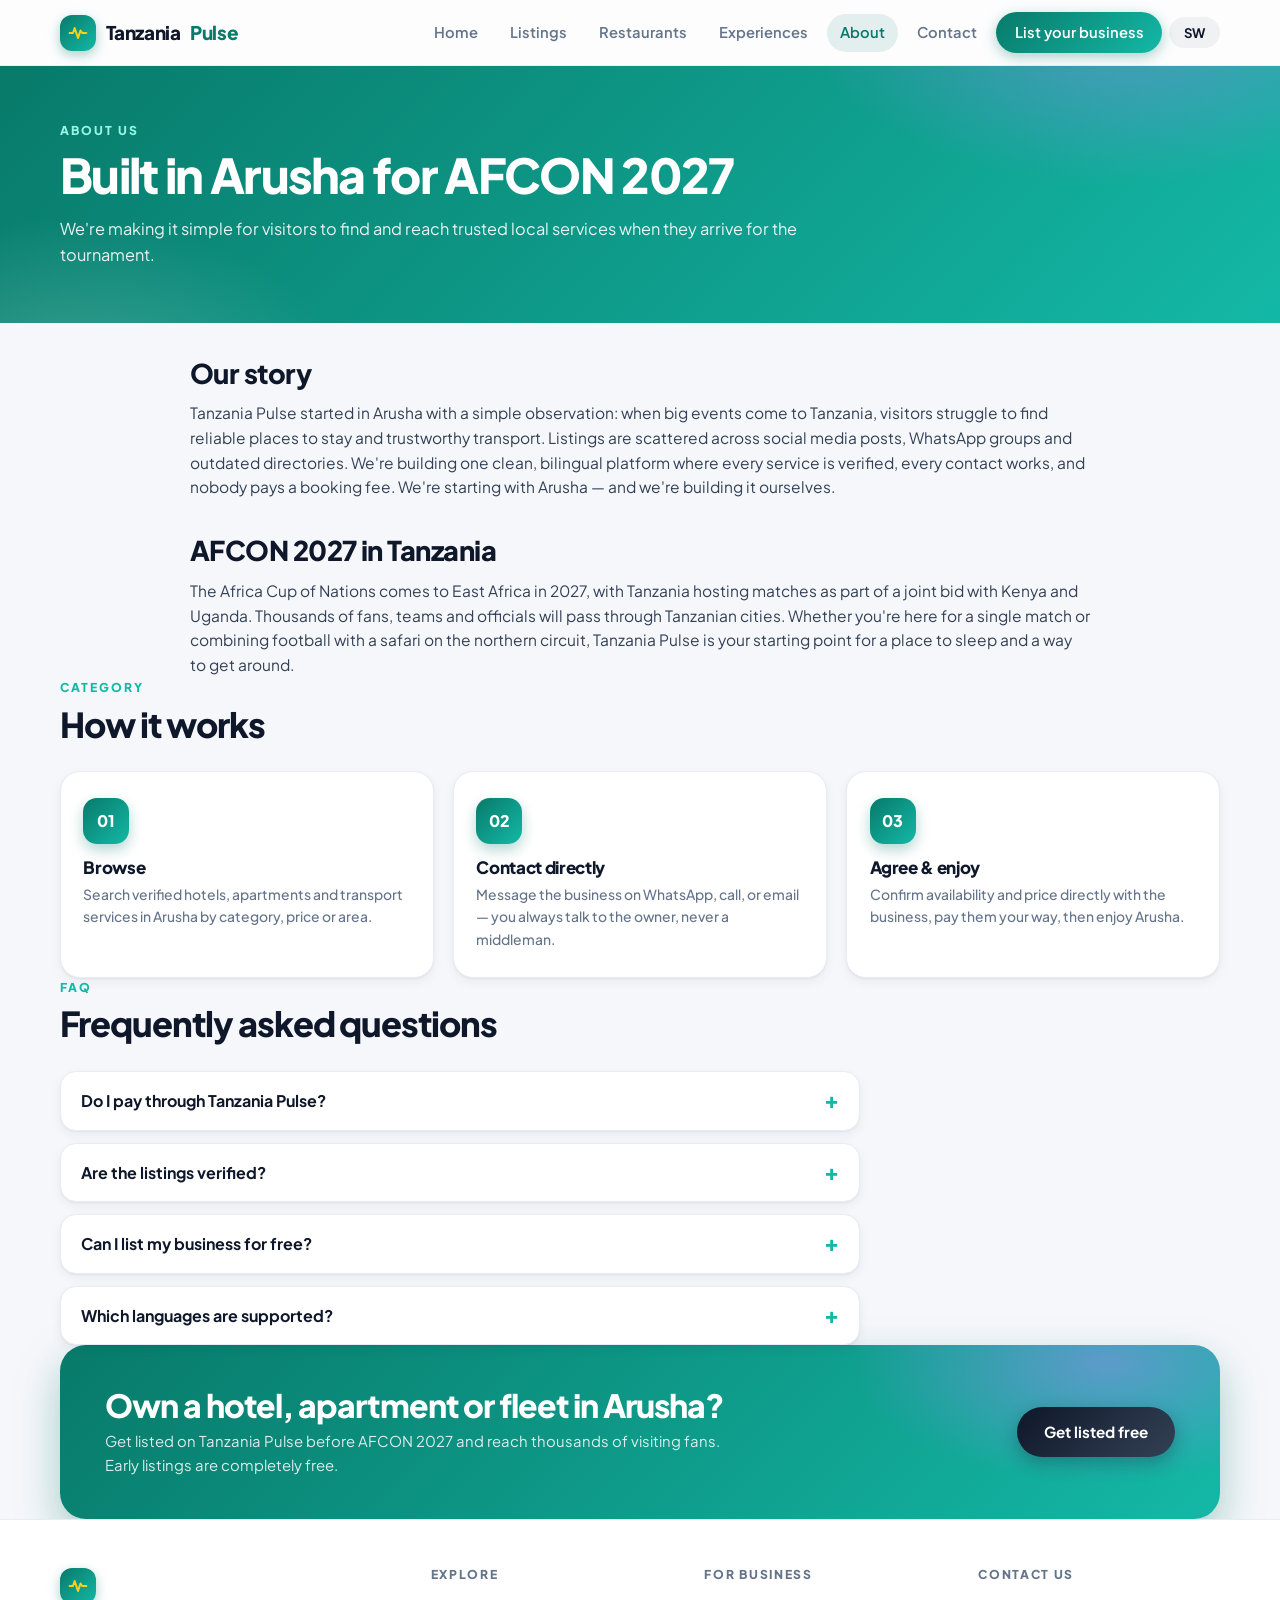
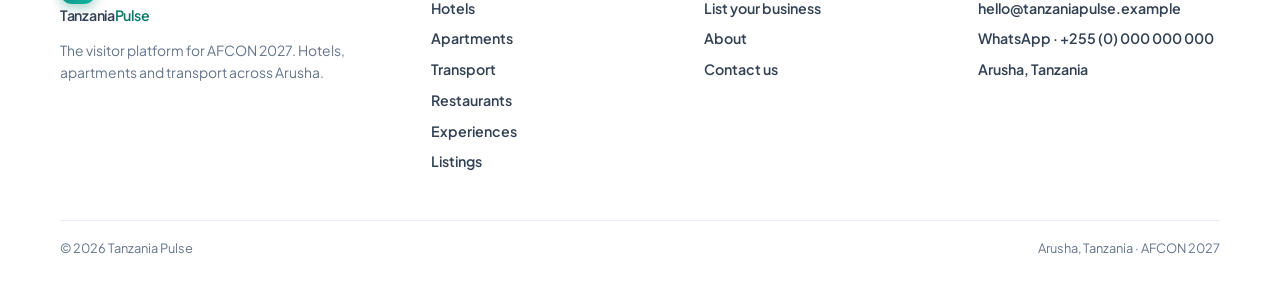
==== commit c7e1bb6c: "Redesign: modern SaaS look — glass header, gradient hero, light cards, Plus Jakarta Sans" ====
--- a/about.html
+++ b/about.html
@@ -7,20 +7,10 @@
   <meta name="description" content="Tanzania Pulse is an Arusha-built platform connecting AFCON 2027 visitors with verified hotels, apartments and transport. Learn how it works." />
   <link rel="preconnect" href="https://fonts.googleapis.com" />
   <link rel="preconnect" href="https://fonts.gstatic.com" crossorigin />
-  <link href="https://fonts.googleapis.com/css2?family=Encode+Sans+Condensed:wght@400;500;600;700;800&family=Instrument+Serif:ital@0;1&family=Oxygen:wght@400;700&display=swap" rel="stylesheet" />
+  <link href="https://fonts.googleapis.com/css2?family=Plus+Jakarta+Sans:wght@400;500;600;700;800&display=swap" rel="stylesheet" />
   <link rel="stylesheet" href="css/styles.css" />
 </head>
 <body>
-  <div class="topbar">
-    <div class="container topbar__inner">
-      <span class="topbar__tag" data-i18n="top_tagline">Everything Tanzania. One place.</span>
-      <button class="topbar__find" id="topFind" type="button">
-        <svg viewBox="0 0 24 24" aria-hidden="true"><circle cx="11" cy="11" r="7"/><path d="m20 20-3.5-3.5"/></svg>
-        <span data-i18n="top_find">What are you looking for?</span>
-      </button>
-    </div>
-  </div>
-
   <header class="site-header">
     <div class="container header-inner">
       <a href="index.html" class="logo">
--- a/css/styles.css
+++ b/css/styles.css
@@ -1,28 +1,30 @@
 /* ============================================================
-   TANZANIA PULSE — editorial design system
-   Inspired by the Safari Snapshot layout language:
-   condensed display type, sand sections, art covers, dense rows
+   TANZANIA PULSE — modern SaaS design system
+   Soft slate canvas · gradient accents · glass header ·
+   rounded cards · one typeface (Plus Jakarta Sans)
    ============================================================ */
 
 :root {
-  --sand: #f7f5ef;
-  --white: #ffffff;
+  --bg: #f6f7fb;
+  --surface: #ffffff;
+  --ink: #0f172a;
+  --muted: #64748b;
+  --line: #e8ecf4;
   --green: #087a6a;
-  --green-dark: #065f53;
+  --teal: #14b8a6;
   --gold: #d9a441;
-  --gold-dark: #c08f2e;
-  --charcoal: #111111;
-  --ink: #111111;
-  --blue: #1b5e7a;
-  --red: #c0392b;
-  --success: #2e7d4f;
-  --muted: #6f6b60;
-  --line: #e4e0d4;
-  --shadow: 0 8px 24px rgba(17, 17, 17, 0.1);
-  --radius: 10px;
-  --display: "Encode Sans Condensed", "Arial Narrow", sans-serif;
-  --body: "Oxygen", "Segoe UI", system-ui, sans-serif;
-  --serif: "Instrument Serif", Georgia, serif;
+  --violet: #8b5cf6;
+  --red: #e11d48;
+  --blue: #2563eb;
+  --amber: #d97706;
+  --grad: linear-gradient(135deg, #087a6a, #14b8a6);
+  --grad-gold: linear-gradient(135deg, #d9a441, #f0c14b);
+  --grad-dark: linear-gradient(135deg, #0f172a, #334155);
+  --shadow-sm: 0 1px 2px rgba(15, 23, 42, 0.05), 0 4px 12px rgba(15, 23, 42, 0.05);
+  --shadow-md: 0 4px 10px rgba(15, 23, 42, 0.06), 0 16px 34px rgba(15, 23, 42, 0.09);
+  --shadow-lg: 0 10px 24px rgba(15, 23, 42, 0.1), 0 30px 60px rgba(15, 23, 42, 0.14);
+  --radius: 20px;
+  --font: "Plus Jakarta Sans", "Segoe UI", system-ui, sans-serif;
 }
 
 * { margin: 0; padding: 0; box-sizing: border-box; }
@@ -30,10 +32,10 @@
 html { scroll-behavior: smooth; }
 
 body {
-  font-family: var(--body);
-  background: var(--white);
+  font-family: var(--font);
+  background: var(--bg);
   color: var(--ink);
-  line-height: 1.65;
+  line-height: 1.6;
   font-size: 16px;
   -webkit-font-smoothing: antialiased;
 }
@@ -42,101 +44,61 @@
 a { color: inherit; text-decoration: none; }
 button, input, select, textarea { font-family: inherit; }
 
-.container, .wrap { width: min(1180px, 92%); margin: 0 auto; }
-
-::selection { background: var(--gold); color: var(--charcoal); }
-
-h1, h2, h3, h4 { font-family: var(--display); font-weight: 700; line-height: 1.15; }
-
-.serif-it { font-family: var(--serif); font-style: italic; font-weight: 400; text-transform: none; }
-
-/* ---------- Cover art (SVG topo placeholders) ---------- */
+::selection { background: rgba(20, 184, 166, 0.3); }
+
+h1, h2, h3, h4 { font-weight: 800; line-height: 1.15; letter-spacing: -0.02em; }
+
+.container, .wrap { width: min(1160px, 92%); margin: 0 auto; }
+
+.grad-text, .pop {
+  background: linear-gradient(100deg, #14b8a6, #2dd4bf 45%, #a78bfa);
+  -webkit-background-clip: text;
+  background-clip: text;
+  -webkit-text-fill-color: transparent;
+  color: transparent;
+}
+
+/* ---------- Category gradients (covers + icon tiles) ---------- */
+.cover--hotel { --g1: #087a6a; --g2: #14b8a6; }
+.cover--apartment { --g1: #2563eb; --g2: #38bdf8; }
+.cover--transport { --g1: #d97706; --g2: #fbbf24; }
+.cover--restaurant { --g1: #e11d48; --g2: #fb7185; }
+.cover--experience { --g1: #7c3aed; --g2: #a78bfa; }
+
+/* ---------- Cover art (gradient + glyph) ---------- */
 .cover-art {
   position: relative;
-  display: block;
+  display: grid;
+  place-items: center;
   overflow: hidden;
-  background-color: var(--cat, var(--green));
-  background-image: url("data:image/svg+xml,%3Csvg xmlns='http://www.w3.org/2000/svg' width='420' height='240' viewBox='0 0 420 240'%3E%3Cg fill='none' stroke='rgba(255,255,255,0.16)' stroke-width='2.5'%3E%3Cpath d='M-20 40 C 90 8 170 92 250 44 S 390 16 450 52'/%3E%3Cpath d='M-20 72 C 90 40 170 124 250 76 S 390 48 450 84'/%3E%3Cpath d='M-20 104 C 90 72 170 156 250 108 S 390 80 450 116'/%3E%3Cpath d='M-20 136 C 90 104 170 188 250 140 S 390 112 450 148'/%3E%3Cpath d='M-20 168 C 90 136 170 220 250 172 S 390 144 450 180'/%3E%3Cpath d='M-20 200 C 90 168 170 252 250 204 S 390 176 450 212'/%3E%3Cpath d='M-20 232 C 90 200 170 284 250 236 S 390 208 450 244'/%3E%3C/g%3E%3C/svg%3E");
-  background-size: cover;
-  background-position: center;
+  background: linear-gradient(135deg, var(--g1, var(--green)), var(--g2, var(--teal)));
+}
+
+.cover-art::before {
+  content: "";
+  position: absolute;
+  inset: 0;
+  background:
+    radial-gradient(circle at 82% 16%, rgba(255, 255, 255, 0.4), transparent 42%),
+    radial-gradient(circle at 12% 88%, rgba(255, 255, 255, 0.18), transparent 45%);
 }
 
 .cover-art::after {
   content: attr(data-mark);
-  position: absolute;
-  left: 4%;
-  bottom: -4%;
-  font-family: var(--display);
-  font-weight: 800;
-  font-size: clamp(3.4rem, 9vw, 6.5rem);
-  line-height: 1;
-  letter-spacing: -0.04em;
-  text-transform: uppercase;
-  color: rgba(255, 255, 255, 0.22);
-  pointer-events: none;
-}
-
-.cover--hotel { --cat: #087a6a; }
-.cover--apartment { --cat: #1b5e7a; }
-.cover--transport { --cat: #d9a441; }
-.cover--restaurant { --cat: #c0392b; }
-.cover--experience { --cat: #111111; }
-
-/* ---------- Topbar ---------- */
-.topbar {
-  background: var(--charcoal);
-  color: rgba(255, 255, 255, 0.85);
-  font-size: 0.78rem;
-  border-bottom: 1px solid rgba(255, 255, 255, 0.12);
-}
-
-.topbar__inner {
-  display: flex;
-  align-items: center;
-  justify-content: space-between;
-  gap: 1rem;
-  padding: 0.45rem 0;
-}
-
-.topbar__tag {
-  font-family: var(--serif);
-  font-style: italic;
-  font-size: 0.92rem;
-  color: var(--gold);
-  white-space: nowrap;
-  overflow: hidden;
-  text-overflow: ellipsis;
-}
-
-.topbar__find {
-  display: inline-flex;
-  align-items: center;
-  gap: 0.45rem;
-  background: rgba(255, 255, 255, 0.08);
-  border: 1px solid rgba(255, 255, 255, 0.2);
-  color: var(--white);
-  border-radius: 999px;
-  padding: 0.28rem 0.9rem;
-  font-size: 0.76rem;
-  font-family: var(--display);
-  font-weight: 600;
-  letter-spacing: 0.04em;
-  text-transform: uppercase;
-  cursor: pointer;
-  transition: all 0.2s;
-  white-space: nowrap;
-}
-
-.topbar__find:hover { background: var(--green); border-color: var(--green); }
-.topbar__find svg { width: 13px; height: 13px; stroke: currentColor; fill: none; stroke-width: 2; }
-
-/* ---------- Header ---------- */
+  position: relative;
+  font-size: clamp(2rem, 6vw, 3.2rem);
+  filter: drop-shadow(0 6px 14px rgba(0, 0, 0, 0.25));
+}
+
+/* ---------- Header (glass) ---------- */
 .site-header {
   position: sticky;
   top: 0;
   z-index: 60;
-  background: var(--white);
-  border-bottom: 3px solid var(--charcoal);
+  background: rgba(255, 255, 255, 0.72);
+  backdrop-filter: blur(14px);
+  -webkit-backdrop-filter: blur(14px);
+  border-bottom: 1px solid rgba(15, 23, 42, 0.06);
 }
 
 .header-inner {
@@ -144,77 +106,71 @@
   align-items: center;
   justify-content: space-between;
   gap: 1.2rem;
-  padding: 0.7rem 0;
+  padding: 0.75rem 0;
 }
 
 .logo {
   display: flex;
   align-items: center;
-  gap: 0.55rem;
-  font-family: var(--display);
+  gap: 0.6rem;
   font-weight: 800;
-  font-size: 1.25rem;
-  letter-spacing: 0.01em;
-  text-transform: uppercase;
-  color: var(--charcoal);
+  font-size: 1.18rem;
+  letter-spacing: -0.02em;
+  color: var(--ink);
   white-space: nowrap;
 }
 
 .logo-mark {
-  width: 34px;
-  height: 34px;
-  border-radius: 8px;
-  background: var(--green);
+  width: 36px;
+  height: 36px;
+  border-radius: 12px;
+  background: var(--grad);
   display: grid;
   place-items: center;
   flex-shrink: 0;
+  box-shadow: 0 4px 12px rgba(8, 122, 106, 0.35);
 }
 
 .logo-mark svg { width: 20px; height: 20px; }
 .logo .accent { color: var(--green); }
 
-.main-nav { display: flex; align-items: center; gap: 1.3rem; }
+.main-nav { display: flex; align-items: center; gap: 0.4rem; }
 
 .main-nav a {
-  font-family: var(--display);
+  font-size: 0.92rem;
   font-weight: 600;
-  font-size: 0.92rem;
-  letter-spacing: 0.03em;
-  text-transform: uppercase;
-  color: var(--charcoal);
-  padding-bottom: 2px;
-  border-bottom: 2px solid transparent;
-  transition: color 0.15s, border-color 0.15s;
-}
-
-.main-nav a:hover { color: var(--green); }
-.main-nav a.active { color: var(--green); border-bottom-color: var(--gold); }
+  color: var(--muted);
+  padding: 0.45rem 0.8rem;
+  border-radius: 999px;
+  transition: all 0.15s;
+}
+
+.main-nav a:hover { color: var(--ink); background: rgba(15, 23, 42, 0.05); }
+.main-nav a.active { color: var(--green); background: rgba(8, 122, 106, 0.1); }
 
 .main-nav a.nav-cta {
-  background: var(--charcoal);
-  color: var(--gold);
-  padding: 0.45rem 1rem;
-  border-radius: 6px;
-  border-bottom: none;
-}
-
-.main-nav a.nav-cta:hover { background: var(--green); color: var(--white); }
-.main-nav a.nav-cta.active { color: var(--gold); border-bottom: none; }
+  background: var(--grad);
+  color: var(--white, #fff);
+  padding: 0.55rem 1.15rem;
+  box-shadow: 0 4px 14px rgba(8, 122, 106, 0.35);
+}
+
+.main-nav a.nav-cta:hover { filter: brightness(1.07); color: #fff; background: var(--grad); }
+.main-nav a.nav-cta.active { color: #fff; background: var(--grad); }
 
 .lang-toggle {
-  background: transparent;
-  border: 2px solid var(--line);
-  color: var(--charcoal);
-  border-radius: 6px;
-  padding: 0.28rem 0.7rem;
-  font-family: var(--display);
+  background: rgba(15, 23, 42, 0.05);
+  border: none;
+  color: var(--ink);
+  border-radius: 999px;
+  padding: 0.45rem 0.95rem;
   font-weight: 700;
-  font-size: 0.8rem;
+  font-size: 0.82rem;
   cursor: pointer;
   transition: all 0.15s;
 }
 
-.lang-toggle:hover { border-color: var(--green); color: var(--green); }
+.lang-toggle:hover { background: rgba(8, 122, 106, 0.12); color: var(--green); }
 
 .nav-toggle {
   display: none;
@@ -226,7 +182,7 @@
   padding: 0.4rem;
 }
 
-.nav-toggle span { width: 24px; height: 3px; background: var(--charcoal); border-radius: 2px; transition: transform 0.2s; }
+.nav-toggle span { width: 24px; height: 2.5px; background: var(--ink); border-radius: 2px; }
 
 /* ---------- Buttons ---------- */
 .btn {
@@ -236,366 +192,370 @@
   gap: 0.5rem;
   border: none;
   cursor: pointer;
-  font-family: var(--display);
   font-weight: 700;
-  font-size: 0.92rem;
-  letter-spacing: 0.04em;
+  font-size: 0.95rem;
+  border-radius: 999px;
+  padding: 0.8rem 1.7rem;
+  transition: all 0.18s;
+  text-align: center;
+}
+
+.btn:active { transform: scale(0.98); }
+.btn-green { background: var(--grad); color: #fff; box-shadow: 0 6px 18px rgba(8, 122, 106, 0.35); }
+.btn-green:hover { filter: brightness(1.07); box-shadow: 0 10px 24px rgba(8, 122, 106, 0.42); transform: translateY(-1px); }
+.btn-gold { background: var(--grad-gold); color: #1c1408; box-shadow: 0 6px 18px rgba(217, 164, 65, 0.35); }
+.btn-gold:hover { filter: brightness(1.05); transform: translateY(-1px); }
+.btn-dark { background: var(--grad-dark); color: #fff; box-shadow: 0 6px 18px rgba(15, 23, 42, 0.3); }
+.btn-dark:hover { filter: brightness(1.15); transform: translateY(-1px); }
+.btn-outline { background: var(--surface); color: var(--ink); border: 1.5px solid var(--line); box-shadow: var(--shadow-sm); }
+.btn-outline:hover { border-color: var(--green); color: var(--green); }
+.btn-ghost { background: rgba(15, 23, 42, 0.05); color: var(--ink); }
+.btn-ghost:hover { background: rgba(15, 23, 42, 0.1); }
+.btn-sm { padding: 0.55rem 1.2rem; font-size: 0.87rem; }
+
+/* ---------- Hero ---------- */
+.hero {
+  position: relative;
+  overflow: hidden;
+  background:
+    radial-gradient(640px 320px at 12% -10%, rgba(20, 184, 166, 0.22), transparent 65%),
+    radial-gradient(560px 300px at 88% 0%, rgba(139, 92, 246, 0.2), transparent 65%),
+    radial-gradient(420px 260px at 55% 110%, rgba(217, 164, 65, 0.14), transparent 70%),
+    #fbfcfe;
+  border-bottom: 1px solid var(--line);
+  padding: 4.6rem 0 5.4rem;
+  text-align: center;
+}
+
+.hero__inner { max-width: 780px; }
+
+.hero-pill {
+  display: inline-block;
+  background: rgba(255, 255, 255, 0.8);
+  border: 1px solid rgba(8, 122, 106, 0.25);
+  color: var(--green);
+  font-weight: 700;
+  font-size: 0.78rem;
+  letter-spacing: 0.1em;
   text-transform: uppercase;
-  border-radius: 6px;
-  padding: 0.72rem 1.5rem;
-  transition: all 0.15s;
-  text-align: center;
-}
-
-.btn:active { transform: scale(0.98); }
-.btn-green { background: var(--green); color: var(--white); }
-.btn-green:hover { background: var(--green-dark); }
-.btn-gold { background: var(--gold); color: var(--charcoal); }
-.btn-gold:hover { background: var(--gold-dark); }
-.btn-dark { background: var(--charcoal); color: var(--white); }
-.btn-dark:hover { background: #2b2b2b; }
-.btn-outline { background: transparent; border: 2px solid var(--charcoal); color: var(--charcoal); }
-.btn-outline:hover { background: var(--charcoal); color: var(--white); }
-.btn-ghost { background: transparent; color: var(--green); border: 2px solid var(--line); }
-.btn-ghost:hover { border-color: var(--green); }
-.btn-sm { padding: 0.5rem 1.05rem; font-size: 0.82rem; }
-
-/* ---------- Front (editorial hero) ---------- */
-.front { background: var(--sand); padding: 2.2rem 0 1rem; border-bottom: 1px solid var(--line); }
-
-.front__head {
+  border-radius: 999px;
+  padding: 0.4rem 1rem;
+  margin-bottom: 1.3rem;
+  box-shadow: var(--shadow-sm);
+}
+
+.hero h1 {
+  font-size: clamp(2.2rem, 6vw, 3.7rem);
+  letter-spacing: -0.035em;
+}
+
+.hero__sub {
+  margin-top: 1.1rem;
+  font-size: clamp(1rem, 2vw, 1.13rem);
+  color: var(--muted);
+  max-width: 62ch;
+  margin-left: auto;
+  margin-right: auto;
+}
+
+.hero__ctas { display: flex; gap: 0.8rem; justify-content: center; flex-wrap: wrap; margin-top: 1.8rem; }
+
+/* ---------- Floating search card ---------- */
+.search-wrap { margin-top: -3rem; position: relative; z-index: 20; }
+
+.search-card, .search-bar {
+  background: var(--surface);
+  border-radius: 24px;
+  box-shadow: var(--shadow-lg);
+  padding: 0.6rem;
+  display: grid;
+  grid-template-columns: 1fr auto auto;
+  gap: 0.5rem;
+  border: 1px solid rgba(255, 255, 255, 0.9);
+}
+
+.search-card input, .search-bar input,
+.search-card select, .search-bar select {
+  border: none;
+  border-radius: 999px;
+  padding: 0.85rem 1.25rem;
+  font-size: 0.97rem;
+  outline: none;
+  background: var(--bg);
+  min-width: 0;
+  color: var(--ink);
+}
+
+.search-card input:focus, .search-bar input:focus,
+.search-card select:focus, .search-bar select:focus {
+  background: #eefbf8;
+  box-shadow: inset 0 0 0 2px rgba(20, 184, 166, 0.5);
+}
+
+/* ---------- Sections ---------- */
+.section { padding: 3.4rem 0; }
+.section--white { background: var(--surface); }
+.section--tight { padding-top: 2.4rem; }
+
+.section__head, .section-head {
   display: flex;
-  align-items: baseline;
+  align-items: flex-end;
   justify-content: space-between;
   gap: 1rem;
   flex-wrap: wrap;
-  border-bottom: 3px solid var(--charcoal);
-  padding-bottom: 0.7rem;
-  margin-bottom: 1.4rem;
-}
-
-.front__h1 {
-  font-size: clamp(1.5rem, 3.4vw, 2.2rem);
+  margin-bottom: 1.7rem;
+}
+
+.eyebrow {
+  display: block;
+  font-size: 0.76rem;
   font-weight: 800;
+  letter-spacing: 0.16em;
   text-transform: uppercase;
-  letter-spacing: 0.01em;
-}
-
-.front__date { font-size: 0.82rem; color: var(--muted); white-space: nowrap; }
-
-.front__grid {
+  color: var(--teal);
+  margin-bottom: 0.45rem;
+}
+
+.section__title, .section-head > div h2 {
+  font-size: clamp(1.5rem, 3.4vw, 2.15rem);
+  letter-spacing: -0.03em;
+}
+
+.more {
+  font-weight: 700;
+  font-size: 0.9rem;
+  color: var(--green);
+  white-space: nowrap;
+  padding: 0.5rem 0.9rem;
+  border-radius: 999px;
+  transition: background 0.15s;
+}
+
+.more:hover { background: rgba(8, 122, 106, 0.1); }
+
+/* ---------- Category tiles ---------- */
+.categories {
   display: grid;
-  grid-template-columns: 2fr 1fr;
-  grid-template-rows: 1fr 1fr;
+  grid-template-columns: repeat(auto-fit, minmax(200px, 1fr));
   gap: 1rem;
-  min-height: 430px;
-}
-
-.story {
-  position: relative;
+}
+
+.cat-card, .cat-tile {
   display: flex;
-  align-items: flex-end;
+  align-items: center;
+  gap: 0.9rem;
+  background: var(--surface);
+  border: 1px solid var(--line);
   border-radius: var(--radius);
-  overflow: hidden;
-  min-height: 150px;
-  transition: transform 0.18s, box-shadow 0.18s;
-}
-
-.story:hover { transform: translateY(-3px); box-shadow: var(--shadow); }
-
-.story::before {
-  content: "";
-  position: absolute;
-  inset: 0;
-  background: linear-gradient(to top, rgba(10, 10, 10, 0.88) 0%, rgba(10, 10, 10, 0.35) 45%, rgba(10, 10, 10, 0.05) 75%);
-  z-index: 1;
-}
-
-.story--lead { grid-row: 1 / 3; min-height: 430px; }
-
-.story__body { position: relative; z-index: 2; padding: 1.4rem 1.5rem; color: var(--white); width: 100%; }
-
-.story--side .story__body { padding: 1rem 1.15rem; }
-
-.badge {
-  display: inline-block;
-  background: var(--gold);
-  color: var(--charcoal);
-  font-family: var(--display);
-  font-weight: 700;
-  font-size: 0.68rem;
-  letter-spacing: 0.12em;
-  text-transform: uppercase;
-  padding: 0.22rem 0.65rem;
-  border-radius: 4px;
-  margin-bottom: 0.6rem;
-}
-
-.story__title {
-  font-size: clamp(1.15rem, 2vw, 1.4rem);
-  font-weight: 700;
-  text-transform: uppercase;
-  line-height: 1.12;
-  color: var(--white);
-}
-
-.story--lead .story__title { font-size: clamp(1.7rem, 3.6vw, 2.6rem); }
-
-.story__text { font-size: 0.9rem; color: rgba(255, 255, 255, 0.88); margin-top: 0.55rem; max-width: 58ch; }
-.story--side .story__text { display: none; }
-
-.meta {
-  font-size: 0.78rem;
+  padding: 1.05rem 1.15rem;
+  cursor: pointer;
+  transition: all 0.18s;
+  box-shadow: var(--shadow-sm);
+}
+
+.cat-card:hover, .cat-tile:hover {
+  transform: translateY(-4px);
+  box-shadow: var(--shadow-md);
+  border-color: transparent;
+}
+
+.cat-tile__icon, .cat-card .icon {
+  width: 48px;
+  height: 48px;
+  border-radius: 14px;
+  display: grid;
+  place-items: center;
+  font-size: 1.45rem;
+  flex-shrink: 0;
+  background: linear-gradient(135deg, var(--g1, var(--green)), var(--g2, var(--teal)));
+  box-shadow: 0 6px 14px color-mix(in srgb, var(--g1, var(--green)) 35%, transparent);
+}
+
+.cat-tile__body, .cat-card .cat-body { flex: 1; min-width: 0; }
+
+.cat-tile__name, .cat-card h3 { display: block; font-weight: 800; font-size: 1rem; letter-spacing: -0.01em; }
+
+.cat-tile__count, .cat-card p {
+  display: block;
+  font-size: 0.8rem;
   color: var(--muted);
-  margin-top: 0.5rem;
-  font-family: var(--display);
-  letter-spacing: 0.03em;
-}
-
-.meta--light { color: rgba(255, 255, 255, 0.75); }
-.meta--light strong, .story .meta strong { color: var(--gold); }
-
-/* ---------- Search bar ---------- */
-.search-wrap { margin-top: -1.9rem; position: relative; z-index: 20; }
-
-.search-bar {
-  background: var(--white);
-  border-radius: 999px;
-  box-shadow: var(--shadow);
-  padding: 0.5rem;
-  display: grid;
-  grid-template-columns: 1fr auto auto;
-  gap: 0.5rem;
-  border: 2px solid var(--charcoal);
-}
-
-.search-bar input,
-.search-bar select {
-  border: none;
-  border-radius: 999px;
-  padding: 0.7rem 1.1rem;
-  font-size: 0.95rem;
-  outline: none;
-  background: var(--sand);
-  min-width: 0;
-}
-
-.search-bar input:focus, .search-bar select:focus { background: var(--white); box-shadow: inset 0 0 0 2px var(--gold); }
+  font-weight: 500;
+}
+
+.cat-tile__arrow { color: var(--muted); font-weight: 700; transition: all 0.15s; }
+.cat-tile:hover .cat-tile__arrow { color: var(--green); transform: translateX(3px); }
 
 /* ---------- Chips ---------- */
-.topics { background: var(--white); border-bottom: 1px solid var(--line); padding: 1rem 0; }
+.topics { padding: 1rem 0; }
 
 .topics__inner { display: flex; align-items: center; gap: 0.9rem; flex-wrap: wrap; }
 
 .topics__label {
-  font-family: var(--display);
-  font-weight: 700;
   font-size: 0.75rem;
+  font-weight: 800;
   letter-spacing: 0.14em;
   text-transform: uppercase;
   color: var(--muted);
 }
 
-.topics__chips { display: flex; gap: 0.5rem; flex-wrap: wrap; }
+.topics__chips, .filter-chips, .quick-chips { display: flex; gap: 0.5rem; flex-wrap: wrap; }
 
 .chip {
   display: inline-flex;
   align-items: center;
   gap: 0.4rem;
-  background: var(--sand);
-  border: 1px solid var(--line);
-  color: var(--charcoal);
+  background: var(--surface);
+  border: 1.5px solid var(--line);
+  color: var(--ink);
   border-radius: 999px;
-  padding: 0.34rem 0.9rem;
-  font-family: var(--display);
+  padding: 0.42rem 1rem;
   font-weight: 600;
-  font-size: 0.82rem;
-  letter-spacing: 0.02em;
+  font-size: 0.86rem;
   cursor: pointer;
   transition: all 0.15s;
 }
 
-.chip:hover { border-color: var(--green); color: var(--green); }
+.chip:hover { border-color: var(--teal); color: var(--green); }
 .chip em { font-style: normal; }
-.chip span { color: var(--muted); font-size: 0.75rem; }
-.chip.active { background: var(--charcoal); border-color: var(--charcoal); color: var(--gold); }
-.chip.active span { color: rgba(255, 255, 255, 0.6); }
-.chip--alt { background: var(--green); border-color: var(--green); color: var(--white); }
-.chip--alt span { color: rgba(255, 255, 255, 0.7); }
-
-.filter-chips { display: flex; gap: 0.5rem; flex-wrap: wrap; }
-
-/* ---------- Sections ---------- */
-.section { padding: 3rem 0; }
-.section--sand { background: var(--sand); border-top: 1px solid var(--line); border-bottom: 1px solid var(--line); }
-.section--tight { padding-top: 2.2rem; }
-
-.section__head {
-  display: flex;
-  align-items: baseline;
-  justify-content: space-between;
-  gap: 1rem;
-  flex-wrap: wrap;
-  border-bottom: 2px solid var(--charcoal);
-  padding-bottom: 0.5rem;
-  margin-bottom: 1.5rem;
-}
-
-.section__title {
-  font-size: clamp(1.35rem, 2.6vw, 1.8rem);
-  font-weight: 800;
-  text-transform: uppercase;
-  letter-spacing: 0.01em;
-}
-
-.section__title .serif-it { color: var(--green); }
-
-.more {
-  font-family: var(--display);
+.chip span { color: var(--muted); font-size: 0.78rem; font-weight: 600; }
+.chip.active { background: var(--grad); border-color: transparent; color: #fff; box-shadow: 0 4px 12px rgba(8, 122, 106, 0.3); }
+.chip.active span { color: rgba(255, 255, 255, 0.75); }
+.chip--alt { background: var(--grad); border-color: transparent; color: #fff; }
+.chip--alt span { color: rgba(255, 255, 255, 0.75); }
+
+.result-count {
+  font-size: 0.87rem;
   font-weight: 700;
-  font-size: 0.82rem;
-  letter-spacing: 0.06em;
-  text-transform: uppercase;
-  color: var(--green);
-  white-space: nowrap;
-}
-
-.more:hover { color: var(--gold-dark); text-decoration: underline; }
-
-.eyebrow {
-  font-family: var(--display);
-  font-size: 0.75rem;
-  font-weight: 700;
-  letter-spacing: 0.16em;
-  text-transform: uppercase;
-  color: var(--green);
-}
-
-/* ---------- Two-column layout ---------- */
-.layout { display: grid; grid-template-columns: minmax(0, 1fr) 320px; gap: 2.4rem; align-items: start; }
-.layout__side { display: grid; gap: 1.4rem; }
-
-/* ---------- List rows (post-style) ---------- */
-.stream { display: grid; gap: 0; }
+  color: var(--muted);
+  margin-bottom: 1rem;
+}
+
+/* ---------- Cards: rows + tiles ---------- */
+.listings-grid, .stream, .listings-grid.grid-tiles {
+  display: grid;
+  grid-template-columns: repeat(auto-fill, minmax(300px, 1fr));
+  gap: 1.2rem;
+}
+
+.listings-grid:not(.grid-tiles) { grid-template-columns: 1fr; gap: 0.9rem; }
 
 .lrow {
   display: grid;
-  grid-template-columns: 210px minmax(0, 1fr);
-  gap: 1.2rem;
-  padding: 1.15rem 0;
-  border-bottom: 1px solid var(--line);
-  transition: background 0.15s;
-}
-
-.lrow:first-child { padding-top: 0; }
-.lrow:hover { background: color-mix(in srgb, var(--sand) 70%, white); }
-
-.lrow__media { min-height: 130px; border-radius: 8px; }
-
-.lrow__body { min-width: 0; }
+  grid-template-columns: 140px minmax(0, 1fr);
+  gap: 1.1rem;
+  background: var(--surface);
+  border: 1px solid var(--line);
+  border-radius: var(--radius);
+  padding: 0.9rem;
+  transition: all 0.18s;
+  box-shadow: var(--shadow-sm);
+}
+
+.lrow:hover { transform: translateY(-3px); box-shadow: var(--shadow-md); border-color: transparent; }
+
+.lrow__media { min-height: 104px; border-radius: 14px; }
+.lrow__body { min-width: 0; padding: 0.2rem 0.3rem 0.2rem 0; align-self: center; }
 
 .kicker {
   display: block;
-  font-family: var(--display);
-  font-weight: 700;
   font-size: 0.7rem;
-  letter-spacing: 0.14em;
+  font-weight: 800;
+  letter-spacing: 0.1em;
   text-transform: uppercase;
+  color: var(--teal);
+  margin-bottom: 0.2rem;
+}
+
+.lrow__title { display: block; font-size: 1.06rem; font-weight: 800; letter-spacing: -0.015em; }
+.lrow:hover .lrow__title { color: var(--green); }
+
+.lrow__text {
+  display: -webkit-box;
+  -webkit-line-clamp: 2;
+  -webkit-box-orient: vertical;
+  overflow: hidden;
+  font-size: 0.85rem;
+  color: var(--muted);
+  margin-top: 0.25rem;
+}
+
+.lrow__meta { display: flex; gap: 0.9rem; flex-wrap: wrap; align-items: center; margin-top: 0.55rem; }
+
+.price { font-weight: 800; font-size: 0.97rem; color: var(--ink); }
+.price small { font-weight: 600; font-size: 0.73rem; color: var(--muted); }
+.rating { font-weight: 700; font-size: 0.85rem; color: var(--amber); }
+
+.badge {
+  display: inline-block;
+  background: rgba(20, 184, 166, 0.14);
   color: var(--green);
-  margin-bottom: 0.25rem;
-}
-
-.lrow__title {
-  display: block;
-  font-size: 1.18rem;
-  font-weight: 700;
+  font-weight: 800;
+  font-size: 0.68rem;
+  letter-spacing: 0.1em;
   text-transform: uppercase;
-  line-height: 1.15;
-}
-
-.lrow:hover .lrow__title { color: var(--green); }
-
-.lrow__text { font-size: 0.88rem; color: var(--muted); margin-top: 0.35rem; display: -webkit-box; -webkit-line-clamp: 2; -webkit-box-orient: vertical; overflow: hidden; }
-
-.lrow__meta { display: flex; gap: 1rem; flex-wrap: wrap; align-items: center; margin-top: 0.5rem; }
-
-.price { font-family: var(--display); font-weight: 800; font-size: 1.02rem; color: var(--charcoal); }
-.price small { font-weight: 600; font-size: 0.72rem; color: var(--muted); }
-
-.rating { font-family: var(--display); font-weight: 700; font-size: 0.85rem; color: var(--gold-dark); }
-
-.lrow .badge { margin-bottom: 0.35rem; }
-
-/* ---------- Tile cards ---------- */
-.grid { display: grid; gap: 1.4rem; }
-.grid--2 { grid-template-columns: repeat(2, 1fr); }
-.grid--3 { grid-template-columns: repeat(3, 1fr); }
-.grid--4 { grid-template-columns: repeat(4, 1fr); }
+  padding: 0.28rem 0.7rem;
+  border-radius: 999px;
+  margin-bottom: 0.55rem;
+}
 
 .tile {
-  background: var(--white);
+  background: var(--surface);
   border: 1px solid var(--line);
   border-radius: var(--radius);
   overflow: hidden;
   display: flex;
   flex-direction: column;
-  transition: transform 0.18s, box-shadow 0.18s;
-}
-
-.tile:hover { transform: translateY(-3px); box-shadow: var(--shadow); }
+  transition: all 0.18s;
+  box-shadow: var(--shadow-sm);
+}
+
+.tile:hover { transform: translateY(-5px); box-shadow: var(--shadow-md); border-color: transparent; }
 
 .tile__media { min-height: 150px; }
-
-.tile__body { padding: 1rem 1.1rem 1.2rem; display: flex; flex-direction: column; flex: 1; }
-
-.tile__title { font-size: 1.05rem; font-weight: 700; text-transform: uppercase; line-height: 1.15; }
+.tile__body { padding: 1.1rem 1.2rem 1.25rem; display: flex; flex-direction: column; flex: 1; }
+.tile__title { font-size: 1.08rem; font-weight: 800; letter-spacing: -0.015em; }
 .tile:hover .tile__title { color: var(--green); }
-
-.tile__text { font-size: 0.85rem; color: var(--muted); margin-top: 0.4rem; flex: 1; }
-
-.tile__foot { display: flex; align-items: center; justify-content: space-between; gap: 0.6rem; margin-top: 0.8rem; }
-
-.tile .badge { margin-bottom: 0.4rem; align-self: flex-start; }
-
-/* ---------- Widgets (sidebar) ---------- */
+.tile__text { font-size: 0.85rem; color: var(--muted); margin-top: 0.35rem; flex: 1; }
+.tile__foot { display: flex; align-items: center; justify-content: space-between; gap: 0.6rem; margin-top: 0.9rem; }
+.tile .badge { align-self: flex-start; }
+
+/* ---------- Layout (main + side) ---------- */
+.layout { display: grid; grid-template-columns: minmax(0, 1fr) 320px; gap: 1.6rem; align-items: start; }
+.layout__side { display: grid; gap: 1.1rem; }
+
+/* ---------- Widgets ---------- */
 .widget {
-  background: var(--white);
+  background: var(--surface);
   border: 1px solid var(--line);
   border-radius: var(--radius);
-  padding: 1.15rem 1.2rem;
+  padding: 1.25rem;
+  box-shadow: var(--shadow-sm);
 }
 
 .widget__title {
   font-size: 0.95rem;
   font-weight: 800;
-  text-transform: uppercase;
-  letter-spacing: 0.06em;
-  border-bottom: 2px solid var(--charcoal);
-  padding-bottom: 0.45rem;
-  margin-bottom: 0.85rem;
-}
-
-.ranked { list-style: none; counter-reset: pick; display: grid; gap: 0.75rem; }
-
-.ranked li { counter-increment: pick; display: grid; grid-template-columns: 26px 1fr; gap: 0.6rem; align-items: start; }
-
+  margin-bottom: 0.9rem;
+  padding-bottom: 0.7rem;
+  border-bottom: 1px solid var(--line);
+}
+
+.ranked { list-style: none; counter-reset: pick; display: grid; gap: 0.8rem; }
+.ranked li { counter-increment: pick; display: grid; grid-template-columns: 26px 1fr; gap: 0.6rem; }
 .ranked li::before {
   content: counter(pick);
-  font-family: var(--display);
   font-weight: 800;
-  font-size: 1.05rem;
-  color: var(--gold);
-  line-height: 1.2;
-}
-
-.ranked .kicker { margin-bottom: 0.1rem; }
+  font-size: 1rem;
+  color: var(--teal);
+}
+.ranked .kicker { margin-bottom: 0.05rem; }
 .ranked strong { font-size: 0.88rem; font-weight: 700; line-height: 1.35; display: block; }
 .ranked a:hover strong { color: var(--green); }
 
 .widget--brand {
-  background: var(--charcoal);
-  color: var(--white);
-  border-color: var(--charcoal);
+  background: var(--grad-dark);
+  border: none;
+  color: #fff;
   text-align: center;
   position: relative;
   overflow: hidden;
@@ -604,280 +564,237 @@
 .widget--brand::before {
   content: "";
   position: absolute;
-  top: -40px; right: -40px;
-  width: 130px; height: 130px;
+  top: -50px; right: -50px;
+  width: 150px; height: 150px;
   border-radius: 50%;
-  background: rgba(217, 164, 65, 0.18);
-}
-
-.widget--brand .widget__title { border-bottom-color: rgba(255, 255, 255, 0.3); color: var(--gold); }
-.widget--brand p { font-size: 0.87rem; color: rgba(255, 255, 255, 0.82); margin-bottom: 0.9rem; position: relative; }
-.widget--brand h3 { font-family: var(--serif); font-style: italic; font-weight: 400; font-size: 1.35rem; text-transform: none; margin-bottom: 0.4rem; position: relative; }
-
-.quick-chips { display: flex; flex-wrap: wrap; gap: 0.45rem; }
-
-/* ---------- Big "stay & eat" cards ---------- */
-.stay { display: grid; grid-template-columns: 1fr 1fr; gap: 1.4rem; }
-
-.stay__card {
+  background: rgba(20, 184, 166, 0.35);
+  filter: blur(10px);
+}
+
+.widget--brand .widget__title { color: #5eead4; border-bottom-color: rgba(255, 255, 255, 0.2); }
+.widget--brand p { font-size: 0.88rem; color: rgba(255, 255, 255, 0.82); margin-bottom: 1rem; position: relative; }
+.widget--brand h3 { font-size: 1.3rem; position: relative; margin-bottom: 0.3rem; }
+
+/* ---------- Steps ---------- */
+.steps { display: grid; grid-template-columns: repeat(auto-fit, minmax(240px, 1fr)); gap: 1.2rem; }
+
+.step-card {
+  background: var(--surface);
+  border: 1px solid var(--line);
+  border-radius: var(--radius);
+  padding: 1.6rem 1.4rem;
+  box-shadow: var(--shadow-sm);
+  transition: all 0.18s;
+}
+
+.step-card:hover { transform: translateY(-4px); box-shadow: var(--shadow-md); }
+
+.step-card .num {
+  width: 46px;
+  height: 46px;
+  border-radius: 14px;
+  background: var(--grad);
+  color: #fff;
+  display: grid;
+  place-items: center;
+  font-weight: 800;
+  font-size: 1rem;
+  margin-bottom: 0.9rem;
+  box-shadow: 0 6px 14px rgba(8, 122, 106, 0.3);
+}
+
+.step-card h3 { font-size: 1.06rem; }
+.step-card p { margin-top: 0.4rem; font-size: 0.87rem; color: var(--muted); font-weight: 500; }
+
+/* ---------- Owner CTA (gradient card) ---------- */
+.owner-band { padding: 1rem 0 3.4rem; }
+
+.owner-cta {
+  background:
+    radial-gradient(420px 200px at 90% 10%, rgba(167, 139, 250, 0.5), transparent 60%),
+    var(--grad);
+  border-radius: 26px;
+  padding: 2.6rem 2.8rem;
+  display: flex;
+  align-items: center;
+  justify-content: space-between;
+  gap: 1.5rem;
+  flex-wrap: wrap;
+  color: #fff;
+  box-shadow: 0 18px 44px rgba(8, 122, 106, 0.35);
+}
+
+.owner-cta h2 { font-size: clamp(1.4rem, 3vw, 2rem); letter-spacing: -0.03em; }
+.owner-cta p { color: rgba(255, 255, 255, 0.85); font-size: 0.93rem; margin-top: 0.4rem; max-width: 56ch; }
+
+/* ---------- Page hero (inner pages) ---------- */
+.page-hero {
   position: relative;
-  border-radius: var(--radius);
   overflow: hidden;
-  min-height: 250px;
-  display: flex;
-  align-items: flex-end;
-  transition: transform 0.18s, box-shadow 0.18s;
-}
-
-.stay__card:hover { transform: translateY(-3px); box-shadow: var(--shadow); }
-
-.stay__card::before {
-  content: "";
-  position: absolute;
-  inset: 0;
-  background: linear-gradient(to top, rgba(10, 10, 10, 0.9), rgba(10, 10, 10, 0.15) 70%);
-  z-index: 1;
-}
-
-.stay__body { position: relative; z-index: 2; padding: 1.5rem; color: var(--white); }
-
-.stay__count {
-  display: inline-block;
-  font-family: var(--display);
-  font-weight: 700;
-  font-size: 0.72rem;
-  letter-spacing: 0.12em;
-  text-transform: uppercase;
-  color: var(--gold);
-  margin-bottom: 0.4rem;
-}
-
-.stay__body strong { display: block; font-family: var(--display); font-size: 1.7rem; font-weight: 800; text-transform: uppercase; }
-.stay__body span.last { display: block; font-size: 0.88rem; color: rgba(255, 255, 255, 0.85); margin-top: 0.35rem; }
-
-.stay__quick { margin-top: 1.1rem; display: flex; gap: 0.5rem; flex-wrap: wrap; align-items: center; }
-.stay__quick .label { font-family: var(--display); font-size: 0.78rem; font-weight: 700; text-transform: uppercase; letter-spacing: 0.1em; color: var(--muted); }
-
-/* ---------- Steps ---------- */
-.steps { display: grid; grid-template-columns: repeat(auto-fit, minmax(230px, 1fr)); gap: 1.4rem; }
-
-.step-card {
-  background: var(--white);
-  border: 1px solid var(--line);
-  border-top: 5px solid var(--green);
-  border-radius: var(--radius);
-  padding: 1.5rem 1.4rem;
-}
-
-.step-card .num { font-family: var(--display); font-size: 2rem; font-weight: 800; color: var(--gold); line-height: 1; }
-.step-card h3 { margin-top: 0.55rem; text-transform: uppercase; font-size: 1.05rem; }
-.step-card p { margin-top: 0.4rem; font-size: 0.87rem; color: var(--muted); }
-
-/* ---------- Owner CTA ---------- */
-.owner-band {
-  background: var(--gold);
-  border-top: 3px solid var(--charcoal);
-  border-bottom: 3px solid var(--charcoal);
-  padding: 2.4rem 0;
-}
-
-.owner-cta { display: flex; align-items: center; justify-content: space-between; gap: 1.5rem; flex-wrap: wrap; }
-
-.owner-cta h2 { font-size: clamp(1.4rem, 3vw, 2rem); font-weight: 800; text-transform: uppercase; color: var(--charcoal); line-height: 1.12; }
-.owner-cta p { color: rgba(17, 17, 17, 0.75); font-size: 0.92rem; margin-top: 0.35rem; max-width: 58ch; }
-
-/* ---------- Why / steps on dark ---------- */
-.why { background: var(--charcoal); color: var(--white); }
-.why .eyebrow { color: var(--gold); }
-.why .section__head { border-bottom-color: rgba(255, 255, 255, 0.35); }
-.why .section__title { color: var(--white); }
-.why .step-card { background: rgba(255, 255, 255, 0.05); border-color: rgba(255, 255, 255, 0.14); border-top-color: var(--gold); }
-.why .step-card p { color: rgba(255, 255, 255, 0.75); }
-
-/* ---------- Inner page hero ---------- */
-.page-hero {
-  background: var(--charcoal);
-  color: var(--white);
-  padding: 3rem 0;
-  border-bottom: 5px solid var(--gold);
-}
-
-.page-hero.green { background: linear-gradient(135deg, var(--green-dark), var(--green)); }
-
-.page-hero .eyebrow { color: var(--gold); }
+  background:
+    radial-gradient(500px 260px at 88% -20%, rgba(167, 139, 250, 0.45), transparent 65%),
+    radial-gradient(460px 260px at 5% 120%, rgba(255, 255, 255, 0.18), transparent 60%),
+    var(--grad);
+  color: #fff;
+  padding: 3.4rem 0;
+}
+
+.page-hero .eyebrow { color: #99f6e4; }
 
 .page-hero h1 {
-  font-family: var(--display);
   font-size: clamp(1.9rem, 5vw, 3rem);
-  font-weight: 800;
-  text-transform: uppercase;
-  line-height: 1.08;
-  margin-top: 0.4rem;
-}
-
-.page-hero p { margin-top: 0.8rem; max-width: 64ch; opacity: 0.9; font-size: 1rem; }
-
-.result-count { font-family: var(--display); font-size: 0.85rem; font-weight: 700; color: var(--muted); text-transform: uppercase; letter-spacing: 0.06em; margin-bottom: 0.8rem; }
-
-/* ---------- Categories (home cards) ---------- */
-.categories { display: grid; grid-template-columns: repeat(auto-fit, minmax(220px, 1fr)); gap: 1.2rem; }
-
-.cat-card {
-  background: var(--white);
-  border: 1px solid var(--line);
-  border-left: 6px solid var(--cat-color, var(--green));
-  border-radius: var(--radius);
-  padding: 1.3rem 1.3rem;
-  cursor: pointer;
-  transition: all 0.16s;
-  text-align: left;
-  display: block;
-}
-
-.cat-card:hover { box-shadow: var(--shadow); transform: translateY(-3px); }
-.cat-card .icon { font-size: 1.5rem; }
-.cat-card h3 { font-size: 1.05rem; font-weight: 700; text-transform: uppercase; margin-top: 0.55rem; }
-.cat-card p { font-size: 0.84rem; color: var(--muted); margin-top: 0.25rem; }
-
-/* ---------- Footer ---------- */
-.site-footer { background: var(--charcoal); color: rgba(255, 255, 255, 0.82); padding: 3rem 0 1.2rem; }
-
-.footer-grid { display: grid; grid-template-columns: 1.4fr 1fr 1fr 1fr; gap: 2rem; }
-
-.footer-grid .logo { color: var(--white); margin-bottom: 0.8rem; }
-.footer-grid p { font-size: 0.87rem; max-width: 40ch; }
-
-.footer-grid h4 {
-  font-family: var(--display);
-  font-size: 0.78rem;
-  text-transform: uppercase;
-  letter-spacing: 0.14em;
-  color: var(--gold);
-  margin-bottom: 0.9rem;
-}
-
-.footer-grid a { display: block; font-size: 0.87rem; margin-bottom: 0.45rem; opacity: 0.85; transition: all 0.15s; }
-.footer-grid a:hover { opacity: 1; color: var(--gold); transform: translateX(3px); }
-
-.footer-bottom {
-  margin-top: 2.4rem;
-  padding-top: 1.1rem;
-  border-top: 1px solid rgba(255, 255, 255, 0.18);
-  display: flex;
-  justify-content: space-between;
-  gap: 1rem;
-  flex-wrap: wrap;
-  font-size: 0.78rem;
-  opacity: 0.75;
-}
+  letter-spacing: -0.035em;
+  margin-top: 0.35rem;
+}
+
+.page-hero p { margin-top: 0.85rem; max-width: 64ch; opacity: 0.9; font-size: 1.02rem; }
 
 /* ---------- Detail page ---------- */
-.detail-hero { background: var(--charcoal); color: var(--white); padding: 2.6rem 0; }
+.detail-hero {
+  background:
+    radial-gradient(500px 260px at 88% -20%, rgba(167, 139, 250, 0.4), transparent 65%),
+    var(--grad-dark);
+  color: #fff;
+  padding: 2.6rem 0;
+}
 
 .back-link {
   display: inline-flex;
   align-items: center;
   gap: 0.4rem;
-  font-family: var(--display);
-  font-size: 0.84rem;
+  font-size: 0.85rem;
   font-weight: 700;
-  text-transform: uppercase;
-  letter-spacing: 0.06em;
-  color: var(--gold);
-  margin-bottom: 1.2rem;
+  color: #5eead4;
+  margin-bottom: 1.1rem;
 }
 
 .back-link:hover { text-decoration: underline; }
-
-.breadcrumb { font-family: var(--display); font-size: 0.76rem; text-transform: uppercase; letter-spacing: 0.12em; color: rgba(255, 255, 255, 0.6); }
-
-.detail-hero h1 { font-size: clamp(1.9rem, 5vw, 3rem); font-weight: 800; text-transform: uppercase; line-height: 1.08; margin-top: 0.5rem; }
-
-.detail-meta { display: flex; gap: 1.2rem; flex-wrap: wrap; margin-top: 0.9rem; font-size: 0.88rem; color: rgba(255, 255, 255, 0.8); }
-
-.detail-banner { min-height: 230px; border-radius: var(--radius); margin-top: -3.2rem; position: relative; z-index: 2; box-shadow: var(--shadow); }
-
-.detail-layout { display: grid; grid-template-columns: minmax(0, 1fr) 330px; gap: 2.2rem; margin-top: 2.4rem; align-items: start; }
-
-.detail-main h2 {
-  font-size: 1.2rem;
-  text-transform: uppercase;
-  font-weight: 800;
-  border-bottom: 2px solid var(--charcoal);
-  padding-bottom: 0.4rem;
-  margin-bottom: 0.7rem;
-}
-
-.detail-main p { color: #3a3a34; font-size: 0.97rem; }
+.breadcrumb { font-size: 0.76rem; font-weight: 700; text-transform: uppercase; letter-spacing: 0.14em; color: rgba(255, 255, 255, 0.55); }
+.detail-hero h1 { font-size: clamp(1.8rem, 5vw, 2.8rem); letter-spacing: -0.03em; margin-top: 0.5rem; }
+.detail-meta { display: flex; gap: 1.2rem; flex-wrap: wrap; margin-top: 0.9rem; font-size: 0.89rem; color: rgba(255, 255, 255, 0.85); }
+
+.detail-banner { min-height: 220px; border-radius: 24px; margin-top: -3rem; position: relative; z-index: 2; box-shadow: var(--shadow-lg); }
+
+.detail-layout { display: grid; grid-template-columns: minmax(0, 1fr) 330px; gap: 1.6rem; margin-top: 1.8rem; align-items: start; }
+
+.detail-main {
+  background: var(--surface);
+  border: 1px solid var(--line);
+  border-radius: var(--radius);
+  padding: 1.7rem 1.8rem;
+  box-shadow: var(--shadow-sm);
+}
+
+.detail-main h2 { font-size: 1.15rem; margin-bottom: 0.6rem; }
+.detail-main p { color: #334155; font-size: 0.97rem; }
+.detail-main h2 + p + h2 { margin-top: 1.7rem; }
 
 .amenity-list { display: flex; flex-wrap: wrap; gap: 0.55rem; list-style: none; }
 
 .amenity-list li {
-  border: 1px solid var(--line);
-  background: var(--sand);
+  background: var(--bg);
+  border: 1px solid var(--line);
   border-radius: 999px;
-  padding: 0.32rem 0.9rem;
-  font-family: var(--display);
-  font-size: 0.8rem;
+  padding: 0.38rem 0.95rem;
+  font-size: 0.82rem;
   font-weight: 600;
-  letter-spacing: 0.02em;
-}
-
-.book-box { background: var(--white); border: 2px solid var(--charcoal); border-radius: var(--radius); padding: 1.4rem; position: sticky; top: 90px; }
+  color: #334155;
+}
+
+.book-box {
+  background: var(--surface);
+  border: 1px solid var(--line);
+  border-radius: var(--radius);
+  padding: 1.5rem;
+  position: sticky;
+  top: 92px;
+  box-shadow: var(--shadow-md);
+}
+
 .book-box .price { font-size: 1.6rem; display: block; }
-.book-box .btn { width: 100%; margin-top: 0.65rem; }
-.book-note { font-size: 0.76rem; color: var(--muted); margin-top: 0.85rem; text-align: center; }
+.book-box .btn { width: 100%; margin-top: 0.7rem; }
+.book-note { font-size: 0.76rem; color: var(--muted); margin-top: 0.9rem; text-align: center; }
 .owner-line { margin-top: 1.1rem; padding-top: 0.9rem; border-top: 1px solid var(--line); font-size: 0.8rem; color: var(--muted); }
 .not-found { text-align: center; padding: 6rem 1rem; }
 
 /* ---------- Prose / FAQ / forms / contact ---------- */
 .prose { max-width: 75ch; }
-.prose h2 { font-size: clamp(1.35rem, 3vw, 1.8rem); font-weight: 800; text-transform: uppercase; margin-top: 2.2rem; border-bottom: 2px solid var(--charcoal); padding-bottom: 0.4rem; margin-bottom: 0.7rem; }
-.prose p { margin-top: 0.75rem; color: #3a3a34; font-size: 0.97rem; }
-
-.faq { margin-top: 1.4rem; display: grid; gap: 0.7rem; max-width: 800px; }
-
-.faq details { border: 1px solid var(--line); border-radius: 8px; padding: 0.95rem 1.15rem; background: var(--white); transition: border-color 0.15s; }
-.faq details[open] { border-color: var(--green); background: var(--sand); }
-.faq summary { font-family: var(--display); font-weight: 700; text-transform: uppercase; letter-spacing: 0.02em; cursor: pointer; list-style: none; display: flex; justify-content: space-between; gap: 1rem; }
+.prose h2 { font-size: clamp(1.3rem, 3vw, 1.7rem); margin-top: 2.2rem; margin-bottom: 0.7rem; }
+.prose p { margin-top: 0.75rem; color: #334155; font-size: 0.97rem; }
+
+.faq { margin-top: 1.4rem; display: grid; gap: 0.75rem; max-width: 800px; }
+
+.faq details {
+  background: var(--surface);
+  border: 1px solid var(--line);
+  border-radius: 16px;
+  padding: 1rem 1.25rem;
+  transition: all 0.15s;
+  box-shadow: var(--shadow-sm);
+}
+
+.faq details[open] { border-color: rgba(20, 184, 166, 0.5); }
+
+.faq summary {
+  font-weight: 700;
+  cursor: pointer;
+  list-style: none;
+  display: flex;
+  justify-content: space-between;
+  gap: 1rem;
+}
+
 .faq summary::-webkit-details-marker { display: none; }
-.faq summary::after { content: "+"; font-size: 1.4rem; color: var(--green); font-weight: 800; }
+.faq summary::after { content: "+"; font-size: 1.4rem; color: var(--teal); font-weight: 800; line-height: 1; }
 .faq details[open] summary::after { content: "–"; }
 .faq p { margin-top: 0.65rem; font-size: 0.9rem; color: var(--muted); }
 
-.form-card { background: var(--white); border: 1px solid var(--line); border-top: 5px solid var(--gold); border-radius: var(--radius); padding: 1.8rem; box-shadow: var(--shadow); }
+.form-card {
+  background: var(--surface);
+  border: 1px solid var(--line);
+  border-radius: var(--radius);
+  padding: 1.9rem;
+  box-shadow: var(--shadow-md);
+}
+
 .form-row { margin-bottom: 1.05rem; }
 .form-grid { display: grid; grid-template-columns: 1fr 1fr; gap: 1.05rem; }
 
 .form-card label {
   display: block;
-  font-family: var(--display);
-  font-size: 0.78rem;
-  font-weight: 700;
+  font-size: 0.8rem;
+  font-weight: 800;
+  letter-spacing: 0.05em;
   text-transform: uppercase;
-  letter-spacing: 0.08em;
-  margin-bottom: 0.35rem;
+  color: #334155;
+  margin-bottom: 0.4rem;
 }
 
 .form-card input,
 .form-card select,
 .form-card textarea {
   width: 100%;
-  border: 1px solid var(--line);
-  border-radius: 8px;
-  padding: 0.68rem 0.9rem;
+  border: 1.5px solid var(--line);
+  border-radius: 14px;
+  padding: 0.75rem 1rem;
   font-size: 0.95rem;
   outline: none;
-  background: var(--sand);
+  background: var(--bg);
   transition: all 0.15s;
+  color: var(--ink);
 }
 
 .form-card input:focus,
 .form-card select:focus,
-.form-card textarea:focus { background: var(--white); box-shadow: 0 0 0 2px var(--gold); border-color: var(--gold); }
+.form-card textarea:focus {
+  background: var(--surface);
+  border-color: var(--teal);
+  box-shadow: 0 0 0 4px rgba(20, 184, 166, 0.15);
+}
+
 .form-card textarea { min-height: 130px; resize: vertical; }
 
-.check-grid { display: grid; grid-template-columns: repeat(auto-fill, minmax(155px, 1fr)); gap: 0.5rem; }
+.check-grid { display: grid; grid-template-columns: repeat(auto-fill, minmax(160px, 1fr)); gap: 0.5rem; }
 
 .check-grid label {
   display: flex;
@@ -885,38 +802,46 @@
   gap: 0.45rem;
   text-transform: none;
   letter-spacing: 0;
-  font-weight: 400;
+  font-weight: 500;
   font-size: 0.87rem;
-  font-family: var(--body);
   margin: 0;
-  border: 1px solid var(--line);
-  border-radius: 8px;
-  padding: 0.5rem 0.75rem;
+  border: 1.5px solid var(--line);
+  border-radius: 12px;
+  padding: 0.55rem 0.8rem;
   cursor: pointer;
   transition: all 0.15s;
-}
-
-.check-grid label:has(input:checked) { border-color: var(--green); background: color-mix(in srgb, var(--green) 8%, white); }
+  background: var(--surface);
+}
+
+.check-grid label:has(input:checked) { border-color: var(--teal); background: rgba(20, 184, 166, 0.08); }
 .check-grid input { width: auto; accent-color: var(--green); }
 
 .form-msg { margin-top: 1rem; font-size: 0.88rem; font-weight: 600; display: none; }
 .form-msg.ok, .form-msg.err { display: block; }
-.form-msg.ok { color: var(--green-dark); background: color-mix(in srgb, var(--green) 10%, white); border: 1px solid var(--green); border-radius: 8px; padding: 0.8rem 1rem; }
+.form-msg.ok { color: var(--green); background: rgba(8, 122, 106, 0.1); border: 1px solid rgba(8, 122, 106, 0.3); border-radius: 14px; padding: 0.85rem 1.1rem; }
 .form-msg.err { color: var(--red); }
 
-.contact-grid { display: grid; grid-template-columns: repeat(auto-fit, minmax(230px, 1fr)); gap: 1.2rem; margin-top: 1.6rem; }
-
-.contact-card { border: 1px solid var(--line); border-radius: var(--radius); padding: 1.4rem; background: var(--white); transition: all 0.16s; }
-.contact-card:hover { border-color: var(--green); box-shadow: var(--shadow); transform: translateY(-3px); }
+.contact-grid { display: grid; grid-template-columns: repeat(auto-fit, minmax(230px, 1fr)); gap: 1.1rem; margin-top: 1.6rem; }
+
+.contact-card {
+  background: var(--surface);
+  border: 1px solid var(--line);
+  border-radius: var(--radius);
+  padding: 1.5rem;
+  transition: all 0.18s;
+  box-shadow: var(--shadow-sm);
+}
+
+.contact-card:hover { transform: translateY(-4px); box-shadow: var(--shadow-md); border-color: transparent; }
 .contact-card .icon { font-size: 1.5rem; }
-.contact-card h3 { margin-top: 0.55rem; font-size: 1rem; text-transform: uppercase; }
+.contact-card h3 { margin-top: 0.6rem; font-size: 1.02rem; }
 .contact-card p { font-size: 0.85rem; color: var(--muted); margin-top: 0.25rem; }
-.contact-card a.value { display: inline-block; margin-top: 0.55rem; font-family: var(--display); font-weight: 700; color: var(--green); font-size: 0.9rem; word-break: break-all; }
-.contact-card a.value:hover { color: var(--gold-dark); }
-
-.two-col { display: grid; grid-template-columns: 1fr 1.15fr; gap: 2.4rem; align-items: start; }
-
-/* ---------- Empty state ---------- */
+.contact-card a.value { display: inline-block; margin-top: 0.6rem; font-weight: 700; color: var(--green); font-size: 0.9rem; word-break: break-all; }
+.contact-card a.value:hover { text-decoration: underline; }
+
+.two-col { display: grid; grid-template-columns: 1fr 1.15fr; gap: 2.2rem; align-items: start; }
+
+/* ---------- Empty / utility ---------- */
 .empty-state {
   grid-column: 1 / -1;
   text-align: center;
@@ -924,47 +849,54 @@
   border: 2px dashed var(--line);
   border-radius: var(--radius);
   color: var(--muted);
-  background: var(--sand);
-}
-
-/* ---------- Utility ---------- */
-.listings-grid { display: grid; gap: 0; }
-
-/* legacy aliases (used by inner pages until phase 2) */
-.section-head {
+  background: var(--surface);
+  font-weight: 600;
+}
+
+.mt-block { margin-top: 2rem; }
+.center { text-align: center; }
+.visually-hidden { position: absolute; left: -9999px; }
+
+/* ---------- Footer (light) ---------- */
+.site-footer { background: var(--surface); border-top: 1px solid var(--line); padding: 3rem 0 1.4rem; }
+
+.footer-grid { display: grid; grid-template-columns: 1.4fr 1fr 1fr 1fr; gap: 2rem; }
+.footer-grid .logo { margin-bottom: 0.8rem; }
+.footer-grid p { font-size: 0.87rem; color: var(--muted); max-width: 40ch; }
+
+.footer-grid h4 {
+  font-size: 0.76rem;
+  text-transform: uppercase;
+  letter-spacing: 0.14em;
+  color: var(--muted);
+  margin-bottom: 0.9rem;
+}
+
+.footer-grid a { display: block; font-size: 0.89rem; font-weight: 600; margin-bottom: 0.5rem; color: #334155; transition: all 0.15s; }
+.footer-grid a:hover { color: var(--green); transform: translateX(3px); }
+
+.footer-bottom {
+  margin-top: 2.4rem;
+  padding-top: 1.1rem;
+  border-top: 1px solid var(--line);
   display: flex;
-  align-items: baseline;
   justify-content: space-between;
   gap: 1rem;
   flex-wrap: wrap;
-  border-bottom: 2px solid var(--charcoal);
-  padding-bottom: 0.5rem;
-  margin-bottom: 1.5rem;
-}
-.section-head > div h2 { font-size: clamp(1.35rem, 2.6vw, 1.8rem); font-weight: 800; text-transform: uppercase; margin-top: 0.2rem; }
-.btn-yellow { background: var(--gold); color: var(--charcoal); }
-.btn-yellow:hover { background: var(--gold-dark); }
-.listings-grid.grid-tiles { grid-template-columns: repeat(auto-fill, minmax(270px, 1fr)); gap: 1.4rem; margin-top: 1.4rem; }
-.mt-block { margin-top: 2rem; }
-.center { text-align: center; }
-.visually-hidden { position: absolute; left: -9999px; }
+  font-size: 0.8rem;
+  color: var(--muted);
+}
 
 /* ---------- Responsive ---------- */
 @media (max-width: 980px) {
   .layout { grid-template-columns: 1fr; }
   .layout__side { grid-template-columns: repeat(auto-fit, minmax(250px, 1fr)); }
-  .grid--4 { grid-template-columns: repeat(2, 1fr); }
   .footer-grid { grid-template-columns: 1fr 1fr; }
 }
 
 @media (max-width: 860px) {
-  .front__grid { grid-template-columns: 1fr; grid-template-rows: auto; min-height: 0; }
-  .story--lead { grid-row: auto; min-height: 320px; }
-  .story--side { min-height: 170px; }
   .detail-layout, .two-col { grid-template-columns: 1fr; }
   .book-box { position: static; }
-  .grid--3 { grid-template-columns: repeat(2, 1fr); }
-  .stay { grid-template-columns: 1fr; }
 }
 
 @media (max-width: 720px) {
@@ -975,23 +907,25 @@
     top: 100%;
     left: 0;
     right: 0;
-    background: var(--white);
-    border-bottom: 3px solid var(--charcoal);
+    background: rgba(255, 255, 255, 0.97);
+    backdrop-filter: blur(14px);
+    border-bottom: 1px solid var(--line);
     flex-direction: column;
-    align-items: flex-start;
+    align-items: stretch;
     padding: 1rem 4%;
-    gap: 0.9rem;
-    box-shadow: var(--shadow);
+    gap: 0.35rem;
+    box-shadow: var(--shadow-md);
   }
   .main-nav.open { display: flex; }
-  .search-bar { grid-template-columns: 1fr; border-radius: 16px; }
-  .search-bar input, .search-bar select { border-radius: 8px; }
+  .main-nav a { padding: 0.7rem 0.9rem; }
+  .search-card, .search-bar { grid-template-columns: 1fr; border-radius: 20px; }
+  .search-card input, .search-bar input,
+  .search-card select, .search-bar select { border-radius: 14px; }
   .form-grid { grid-template-columns: 1fr; }
-  .lrow { grid-template-columns: 110px minmax(0, 1fr); gap: 0.9rem; }
-  .lrow__media { min-height: 90px; }
+  .lrow { grid-template-columns: 96px minmax(0, 1fr); gap: 0.85rem; }
+  .lrow__media { min-height: 80px; }
   .lrow__text { display: none; }
-  .grid--3, .grid--2, .grid--4 { grid-template-columns: 1fr; }
+  .listings-grid { grid-template-columns: 1fr; }
   .footer-grid { grid-template-columns: 1fr; gap: 1.4rem; }
-  .owner-cta { flex-direction: column; align-items: flex-start; }
-  .topbar__tag { font-size: 0.8rem; }
-}
+  .owner-cta { padding: 2rem 1.5rem; }
+}
